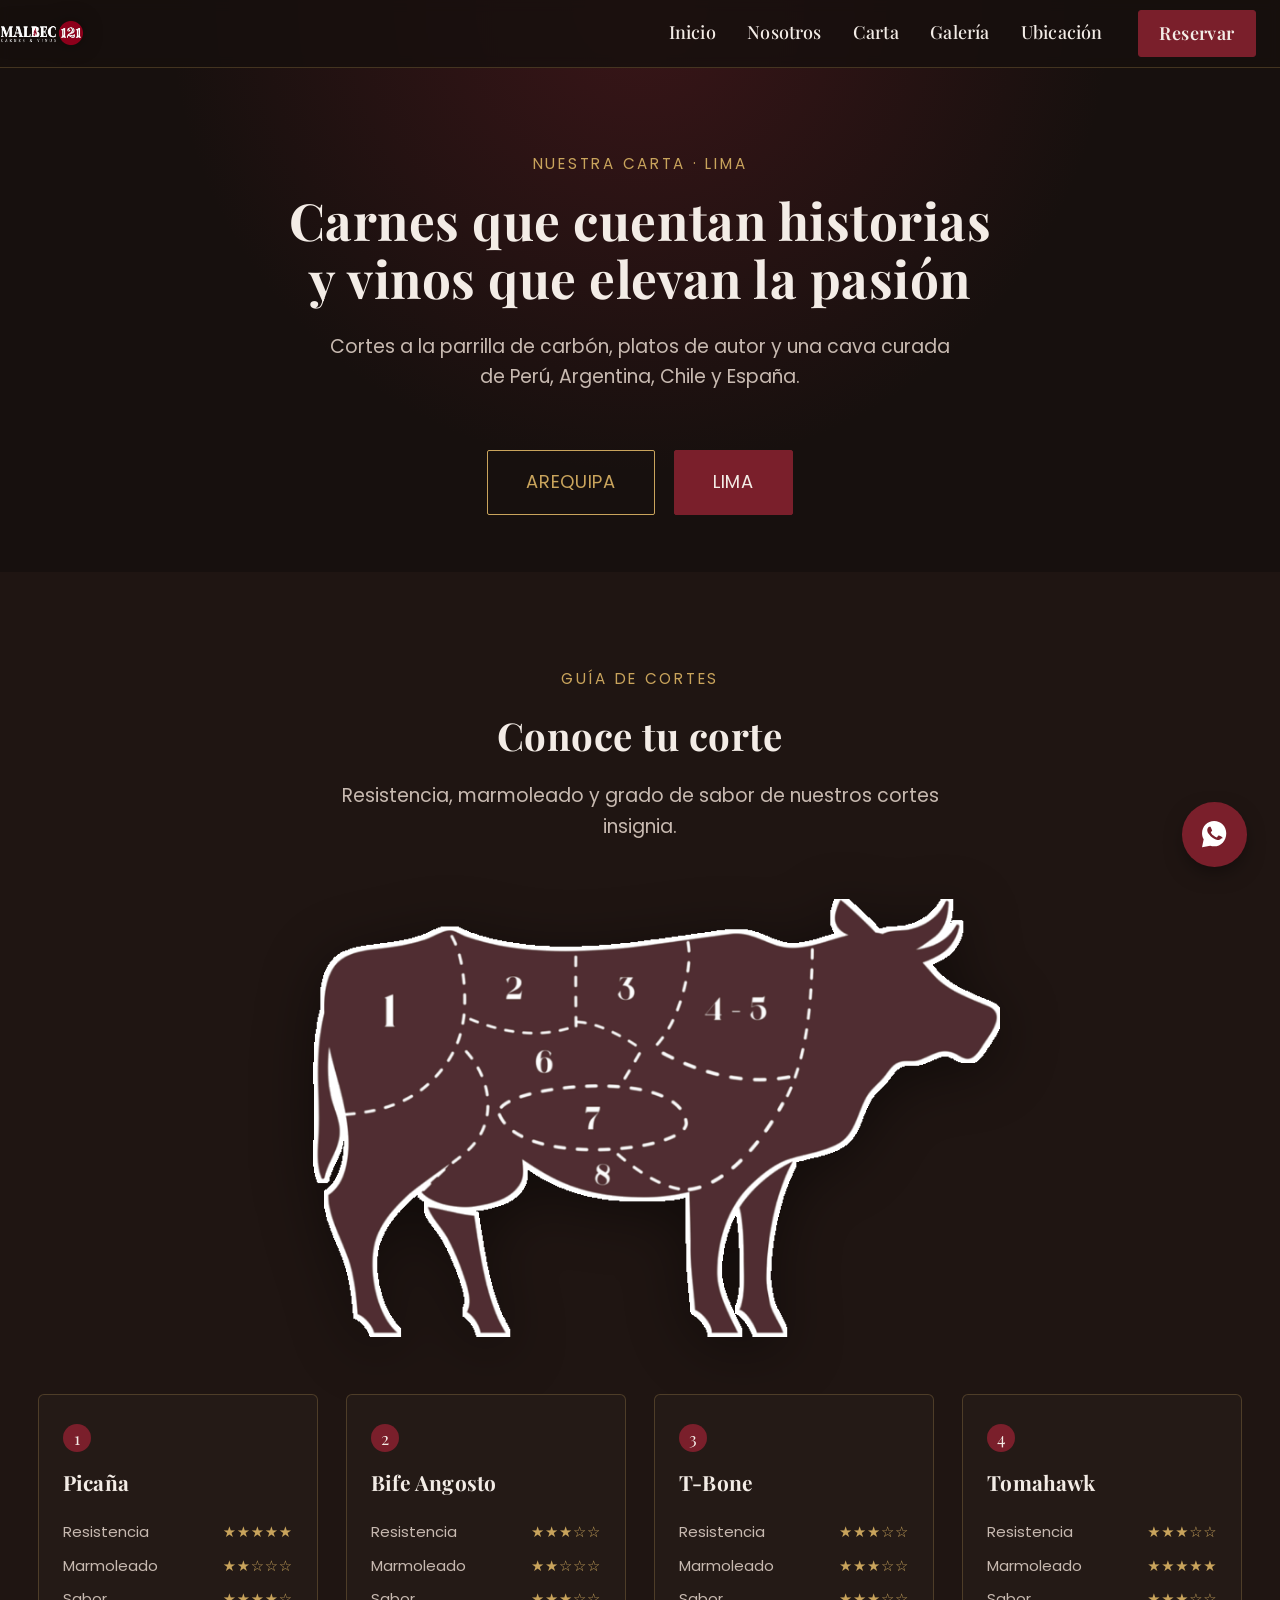
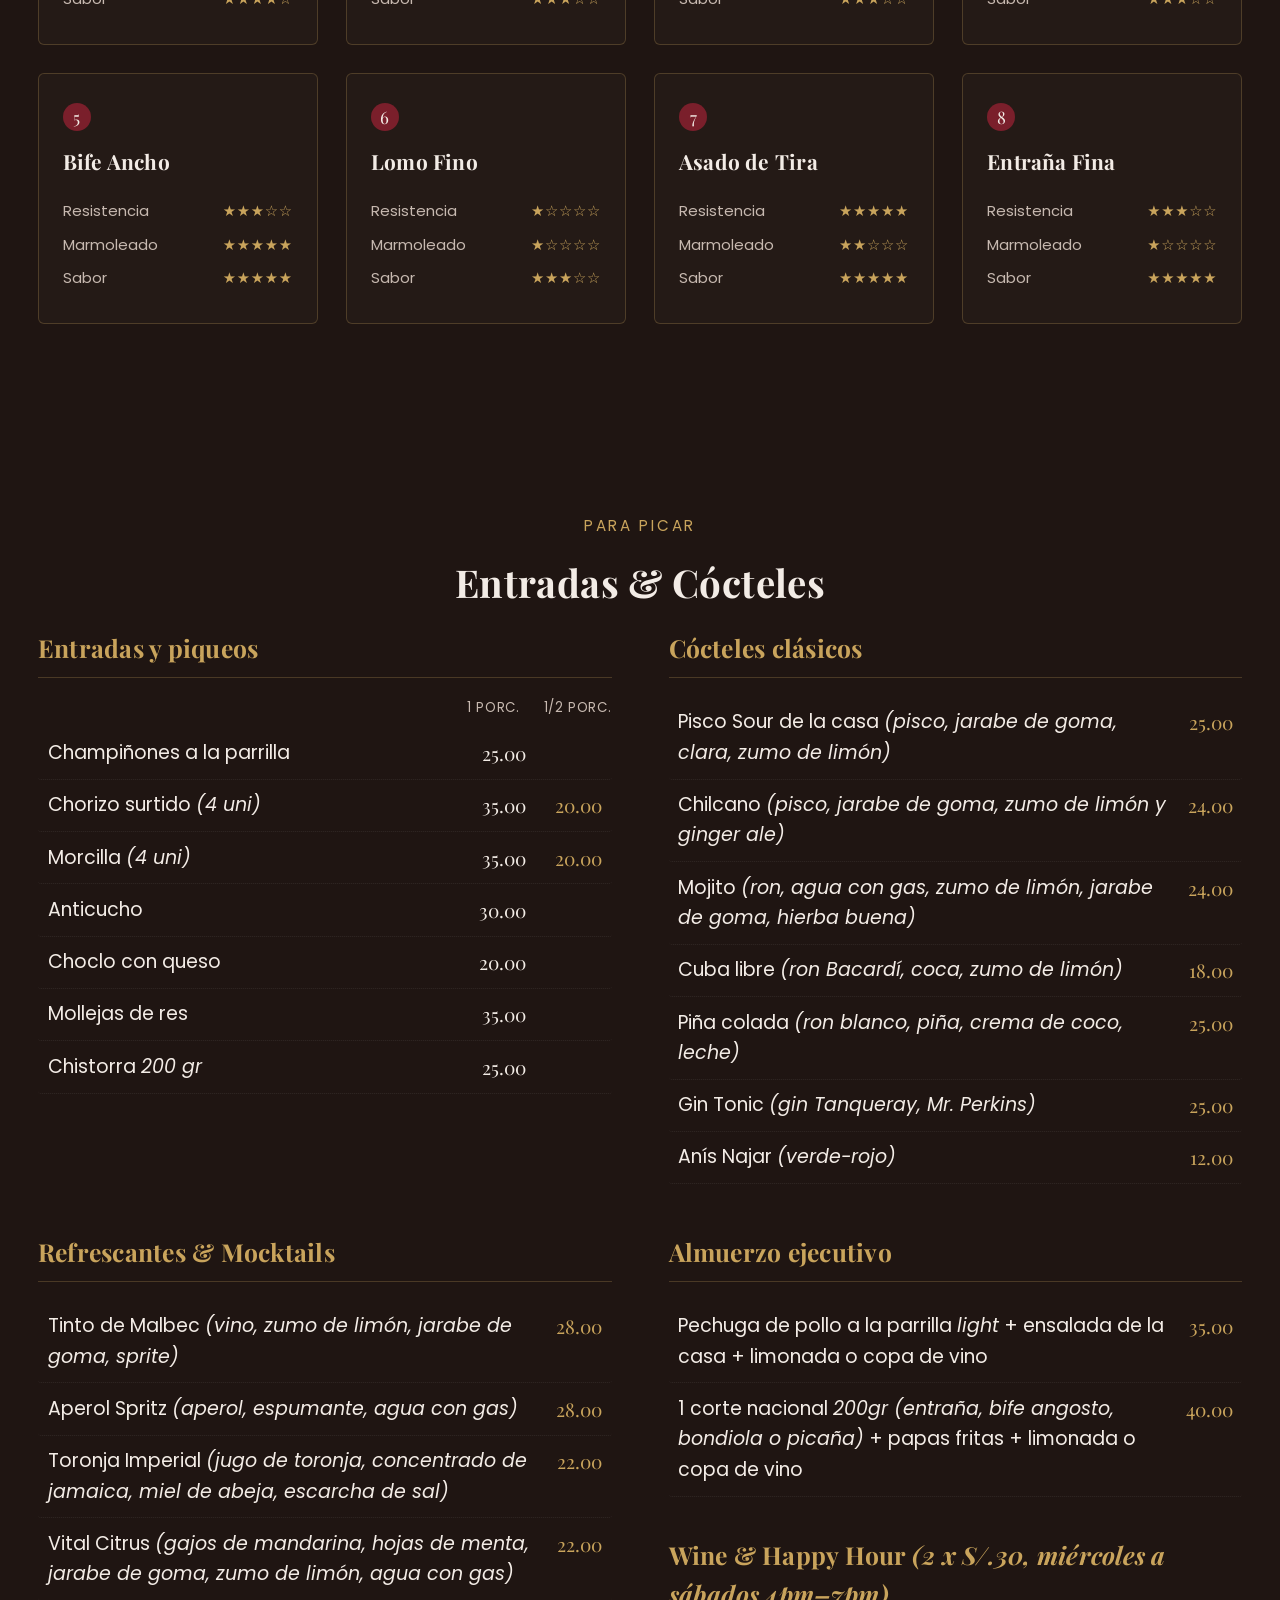
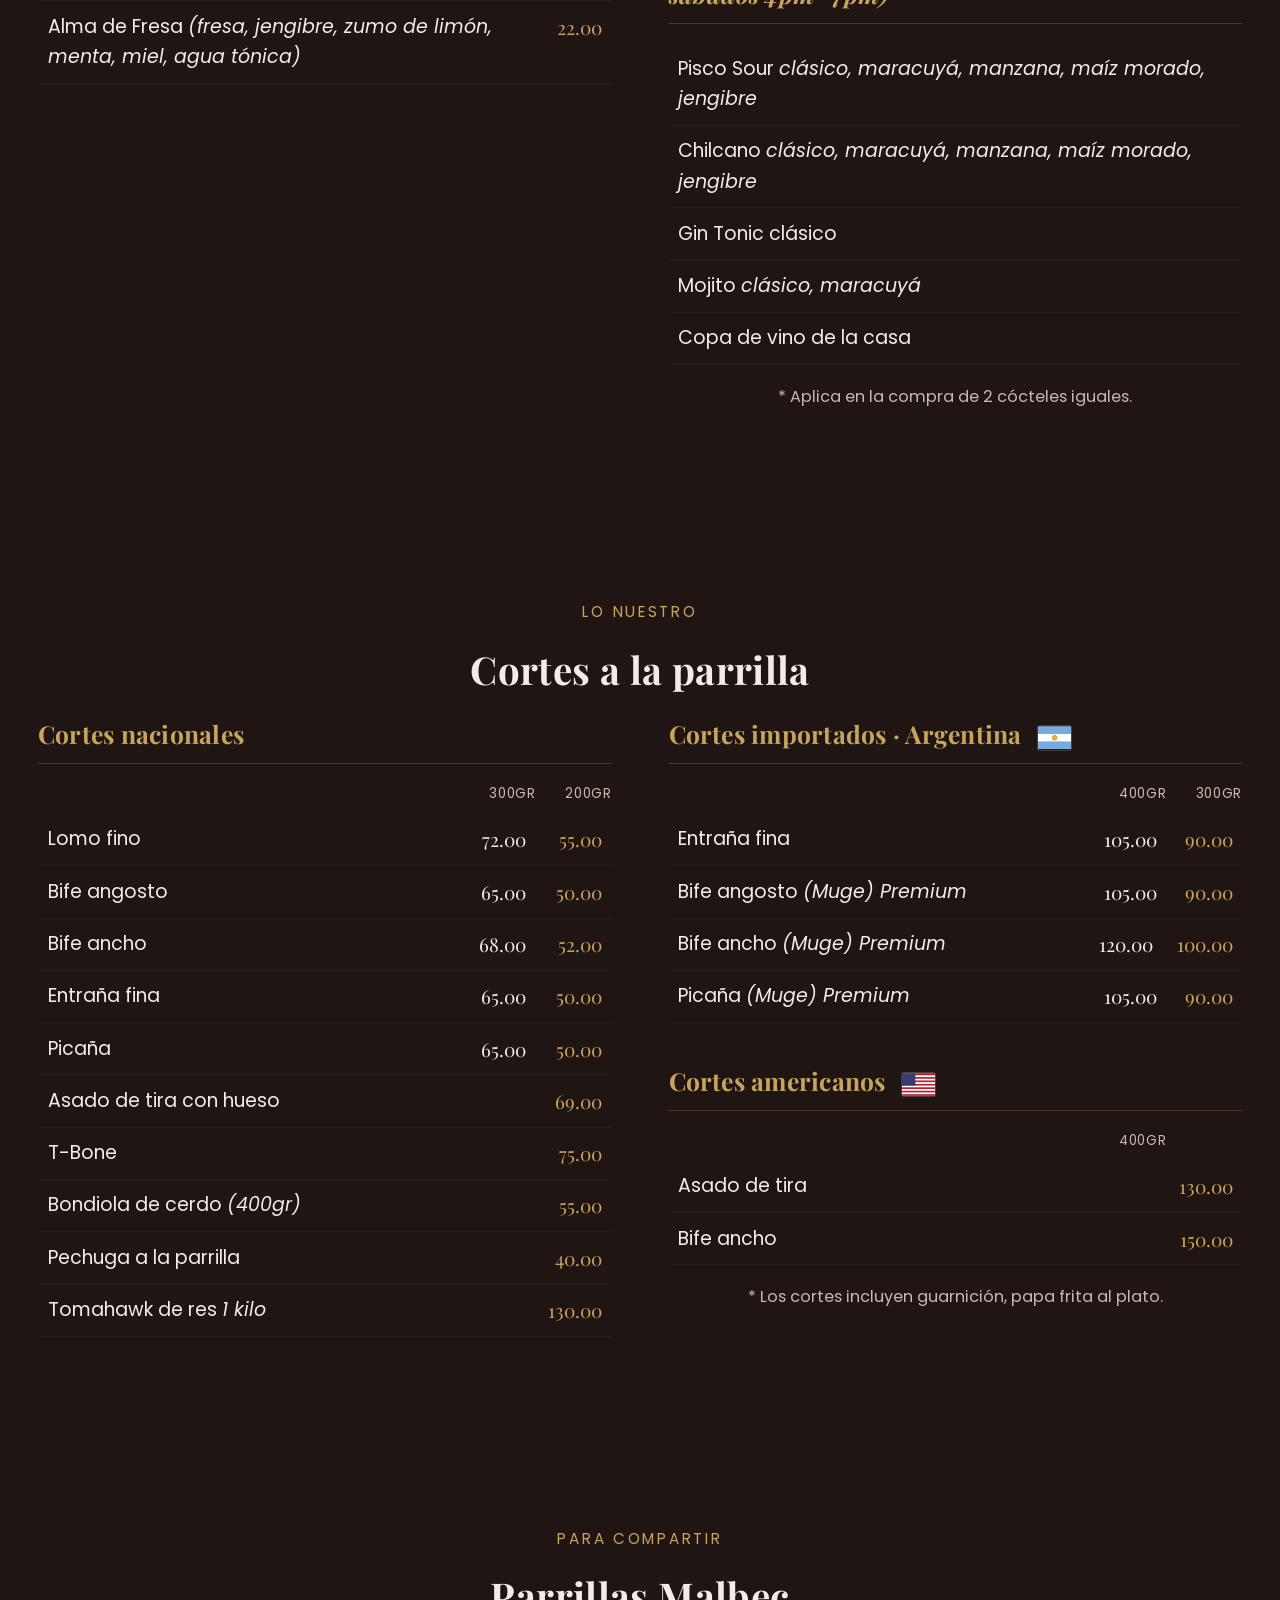
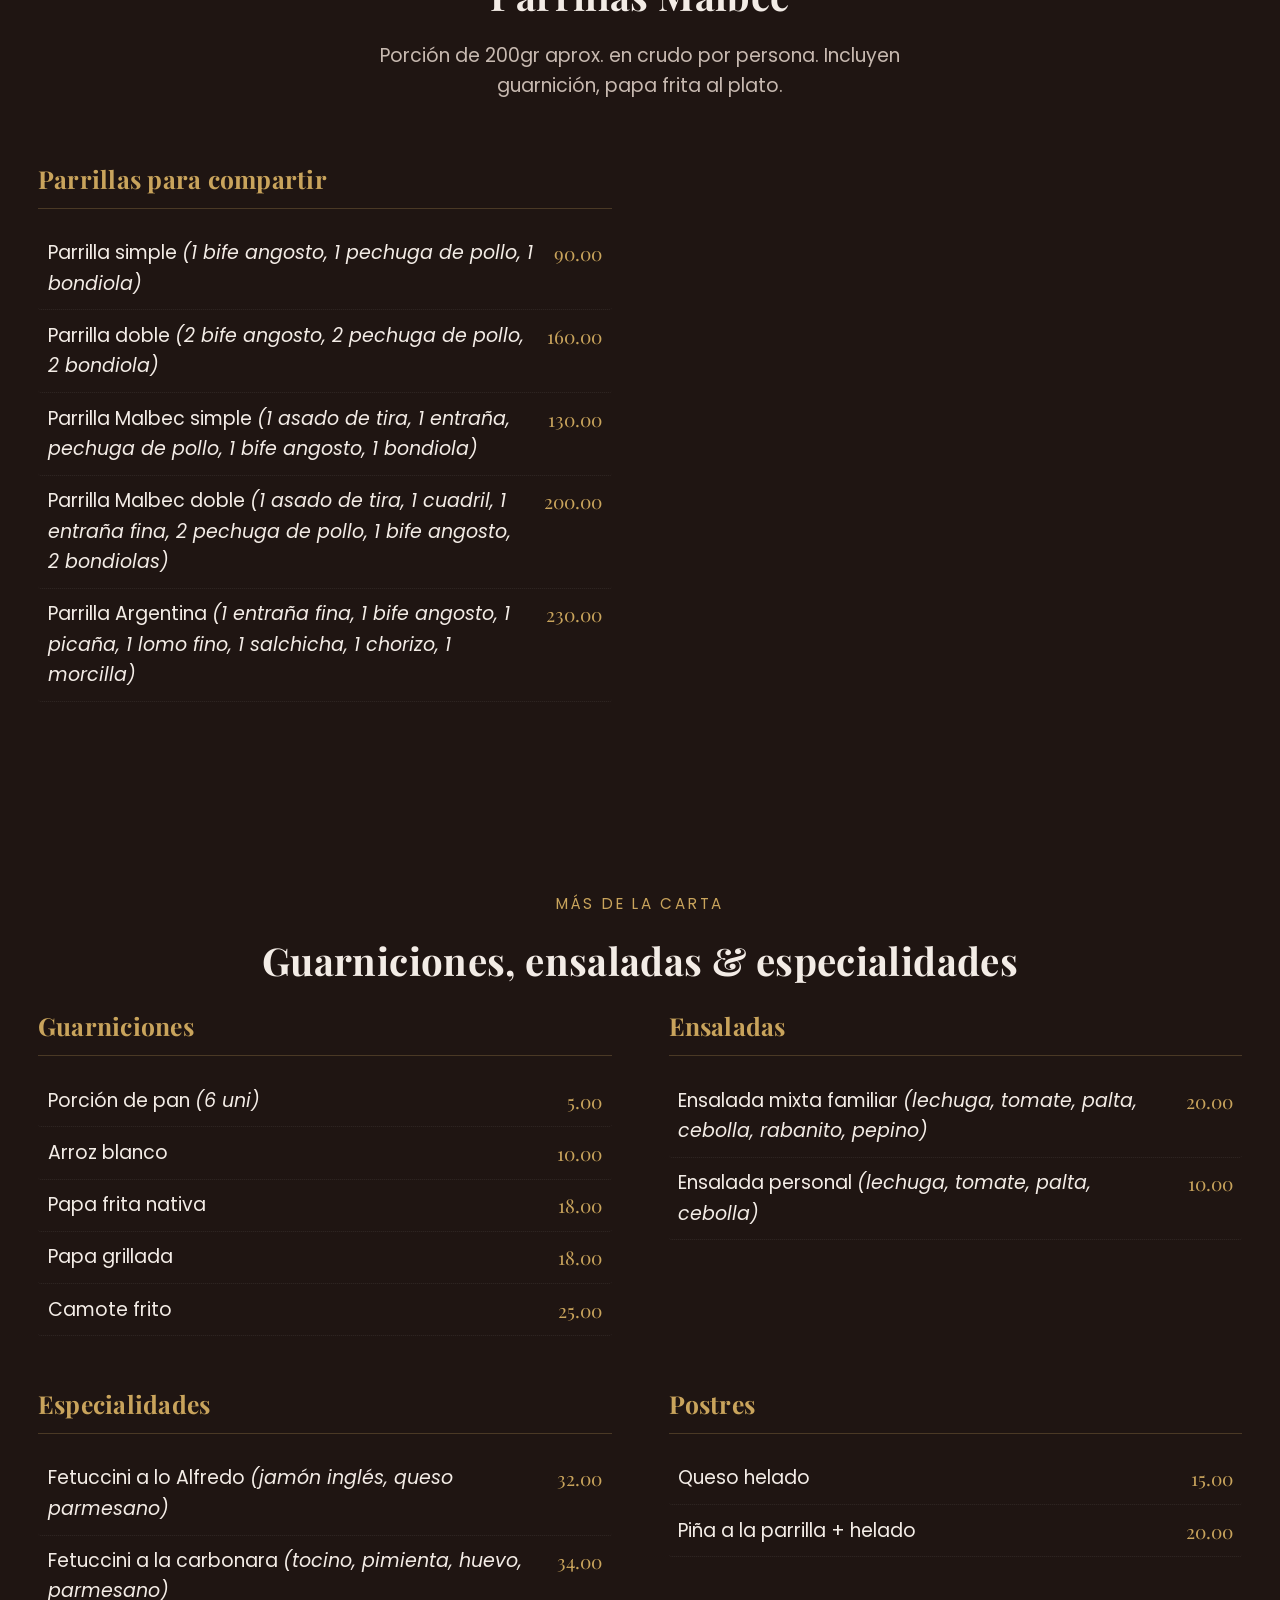
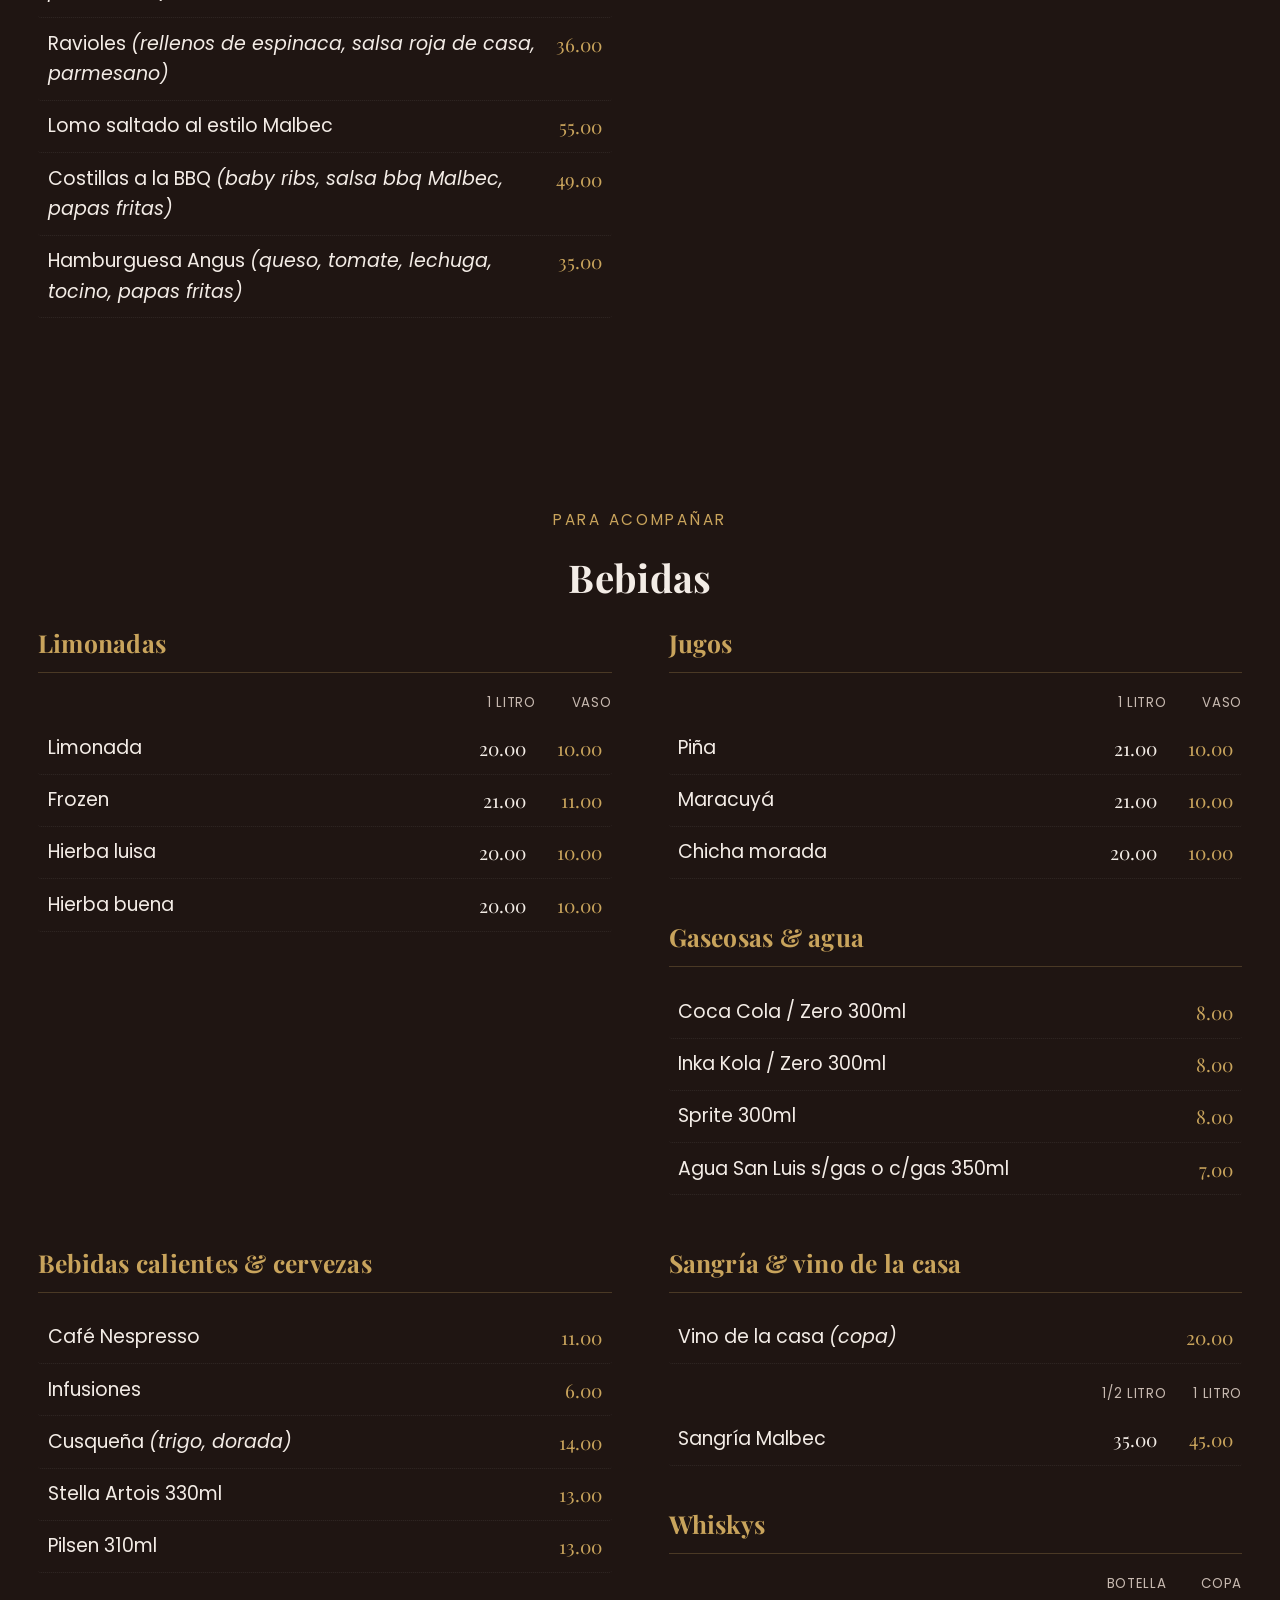
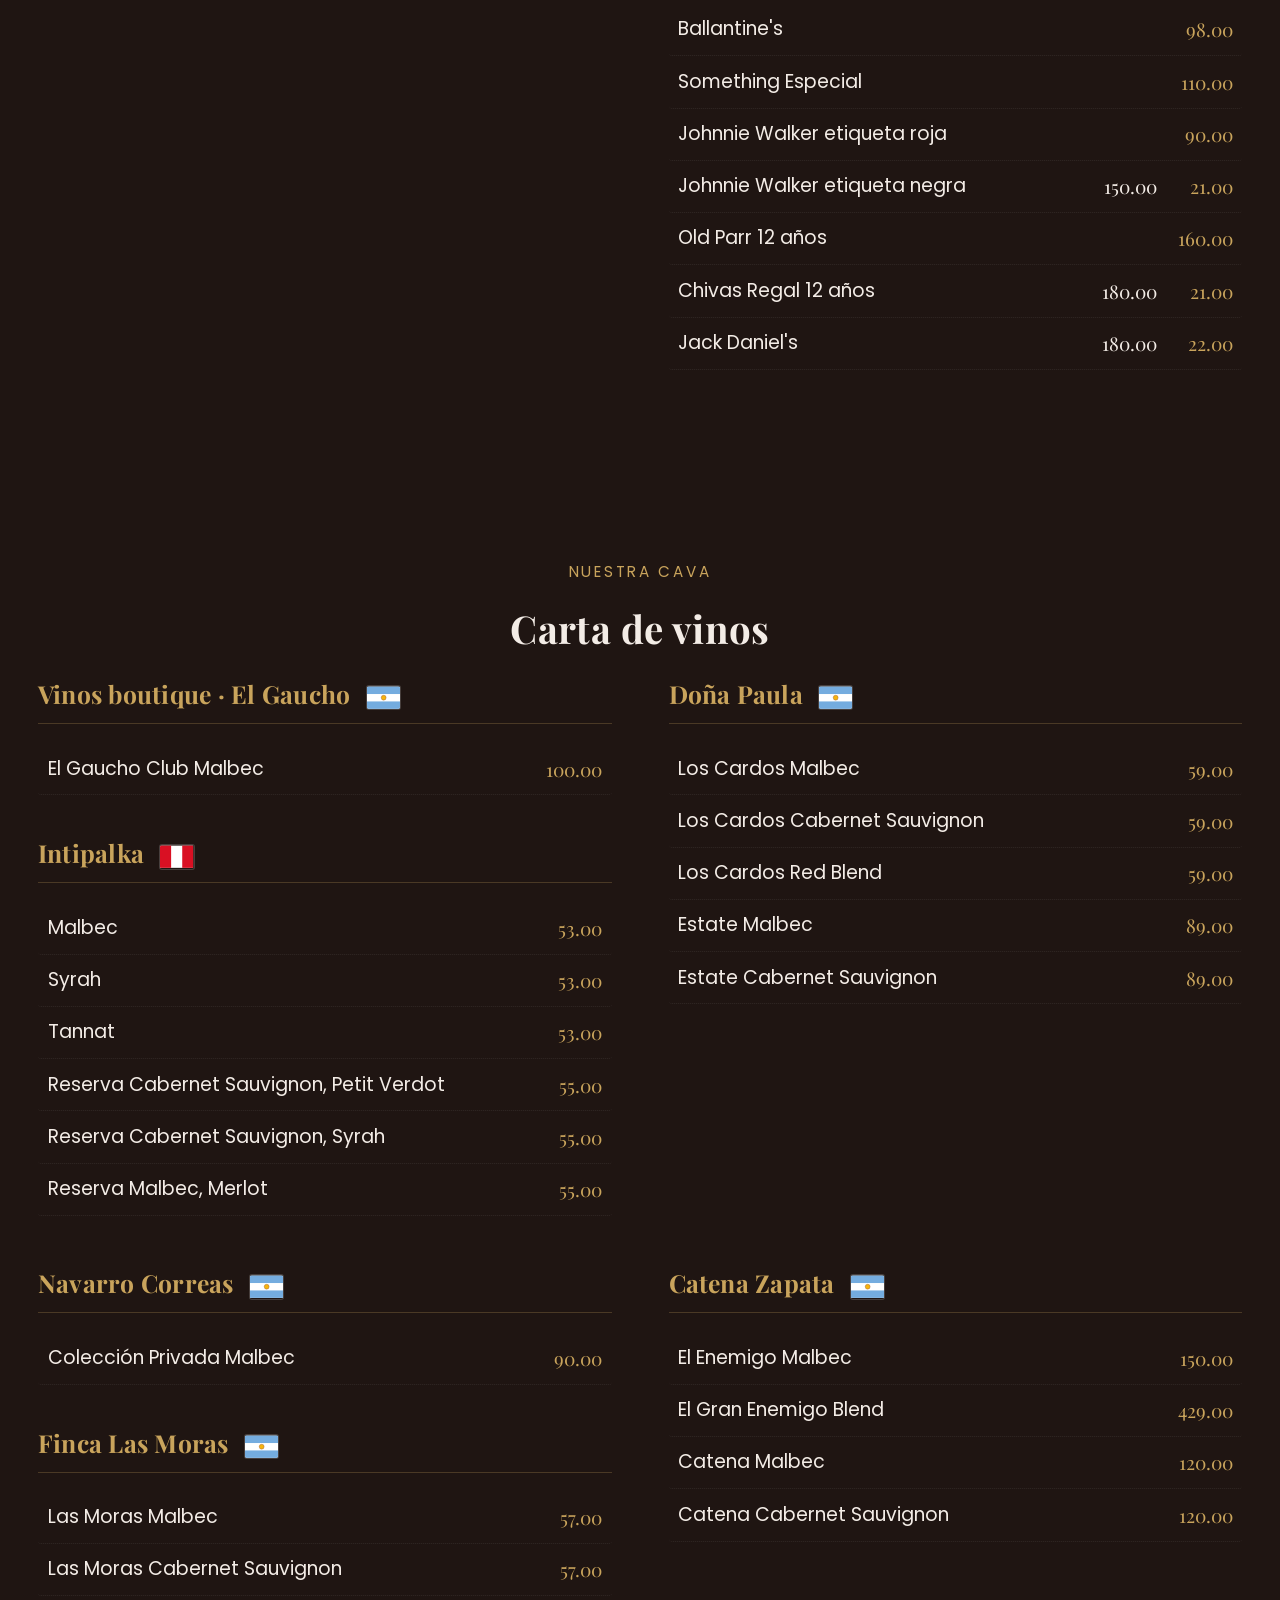
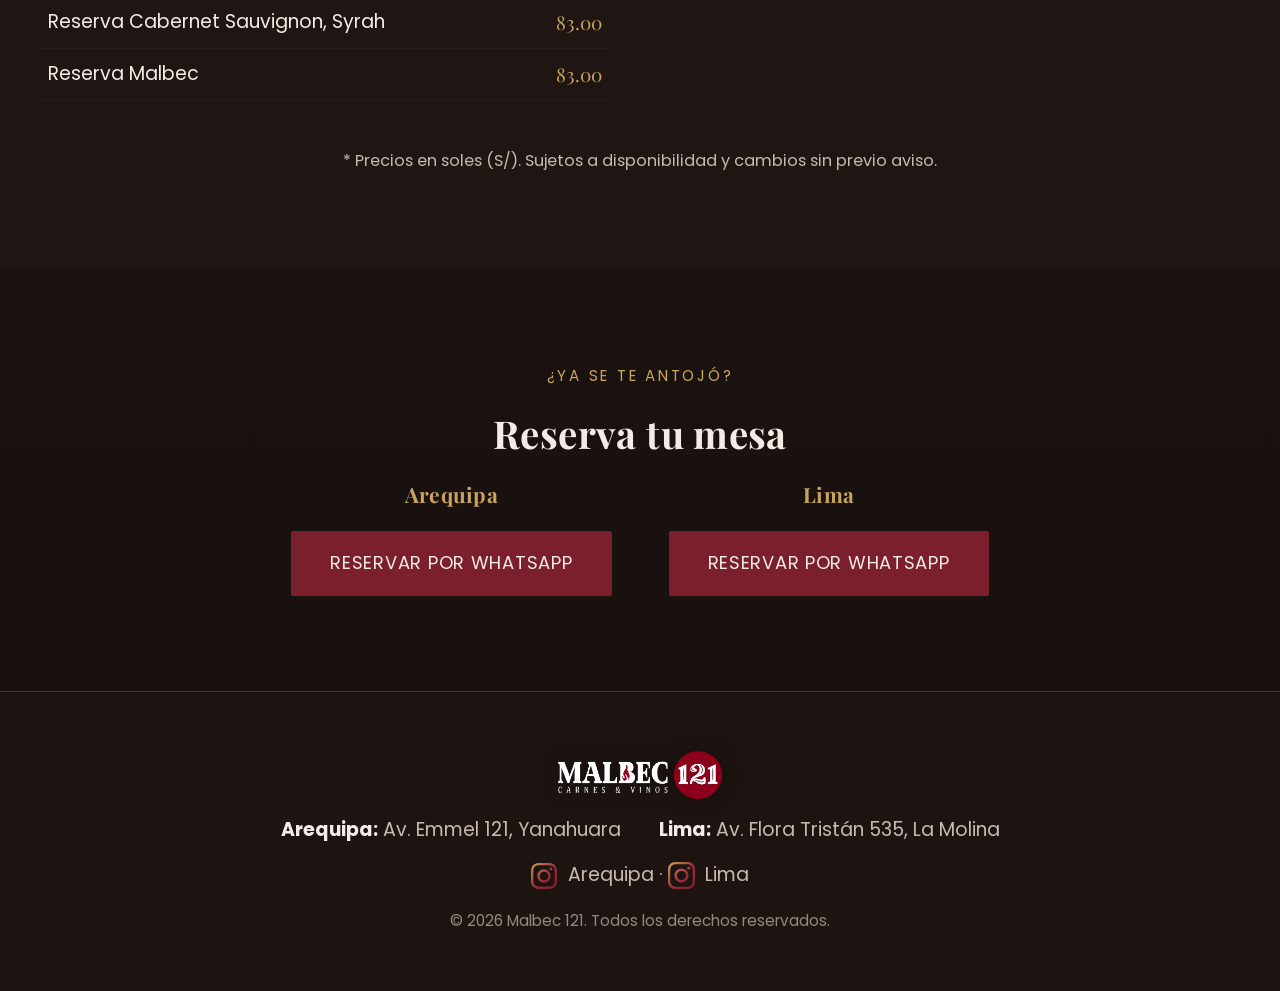
==== carta-lima.html @ d7b76866 "Fix single-price items misaligning under the wrong column in carta-lima Champiñones, Anticucho, Choc" ====
<!DOCTYPE html>
<html lang="es">
<head>
  <meta charset="UTF-8">
  <meta name="viewport" content="width=device-width, initial-scale=1.0">
  <title>Carta Lima | Malbec 121</title>
  <meta name="description" content="Carta completa de Malbec 121 Lima (La Molina): cortes nacionales e importados, parrillas para compartir, cócteles, especialidades y carta de vinos.">
  <link rel="preconnect" href="https://fonts.googleapis.com">
  <link rel="preconnect" href="https://fonts.gstatic.com" crossorigin>
  <link href="https://fonts.googleapis.com/css2?family=Playfair+Display:ital,wght@0,400;0,500;0,600;0,700;1,400&family=Poppins:wght@300;400;500;600&display=swap" rel="stylesheet">
  <link rel="icon" type="image/jpeg" href="logo-badge.jpg">
  <link rel="stylesheet" href="styles.css?v=61">
</head>
<body>

  <svg style="display:none" aria-hidden="true">
    <defs>
      <symbol id="flag-pe" viewBox="0 0 3 2">
        <rect width="3" height="2" fill="#fff"/>
        <rect width="1" height="2" fill="#D91023"/>
        <rect x="2" width="1" height="2" fill="#D91023"/>
      </symbol>
      <symbol id="flag-es" viewBox="0 0 3 2">
        <rect width="3" height="2" fill="#AA151B"/>
        <rect y="0.5" width="3" height="1" fill="#F1BF00"/>
      </symbol>
      <symbol id="flag-ar" viewBox="0 0 3 2">
        <rect width="3" height="2" fill="#fff"/>
        <rect width="3" height="0.667" fill="#74ACDF"/>
        <rect y="1.333" width="3" height="0.667" fill="#74ACDF"/>
        <circle cx="1.5" cy="1" r="0.22" fill="#F6B40E" stroke="#85340A" stroke-width="0.03"/>
      </symbol>
      <symbol id="flag-cl" viewBox="0 0 3 2">
        <rect width="3" height="2" fill="#fff"/>
        <rect y="1" width="3" height="1" fill="#D52B1E"/>
        <rect width="1.2" height="1" fill="#0039A6"/>
        <polygon points="0.6,0.35 0.68,0.58 0.92,0.58 0.72,0.72 0.8,0.95 0.6,0.8 0.4,0.95 0.48,0.72 0.28,0.58 0.52,0.58" fill="#fff"/>
      </symbol>
      <symbol id="flag-us" viewBox="0 0 3 2">
        <rect width="3" height="2" fill="#fff"/>
        <rect width="3" height="0.1538" y="0" fill="#B22234"/>
        <rect width="3" height="0.1538" y="0.3077" fill="#B22234"/>
        <rect width="3" height="0.1538" y="0.6154" fill="#B22234"/>
        <rect width="3" height="0.1538" y="0.9231" fill="#B22234"/>
        <rect width="3" height="0.1538" y="1.2308" fill="#B22234"/>
        <rect width="3" height="0.1538" y="1.5385" fill="#B22234"/>
        <rect width="3" height="0.1538" y="1.8462" fill="#B22234"/>
        <rect width="1.2" height="1.0769" fill="#3C3B6E"/>
      </symbol>
    </defs>
  </svg>

  <a href="https://wa.me/51967960018?text=Hola%2C%20quisiera%20reservar%20una%20mesa%20en%20Malbec%20121%20Lima" class="whatsapp-float" target="_blank" rel="noopener" aria-label="Escríbenos por WhatsApp">
    <svg viewBox="0 0 32 32" aria-hidden="true"><path d="M16.02 3C9.4 3 4 8.4 4 15.02c0 2.22.6 4.3 1.63 6.09L4 29l8.1-1.6a11.9 11.9 0 0 0 3.92.67h.01C22.65 28.07 28 22.67 28 15.02 28 8.4 22.65 3 16.02 3zm7.02 17.02c-.3.83-1.7 1.6-2.35 1.7-.6.1-1.35.14-2.18-.14-.5-.16-1.15-.37-1.98-.73-3.48-1.5-5.75-4.98-5.93-5.21-.17-.24-1.42-1.9-1.42-3.61 0-1.72.9-2.56 1.22-2.91.32-.35.7-.44.93-.44.23 0 .47 0 .67.01.22.01.5-.08.79.6.3.71 1 2.43 1.09 2.6.1.18.16.39.03.63-.12.24-.19.39-.37.6-.19.21-.4.47-.57.63-.19.18-.39.38-.17.75.23.37 1 1.66 2.16 2.7 1.48 1.32 2.74 1.73 3.11 1.92.37.19.58.16.8-.1.22-.25.94-1.1 1.19-1.48.25-.37.5-.31.83-.19.34.12 2.13 1 2.5 1.19.36.18.6.27.7.43.1.16.1.87-.2 1.7z"/></svg>
  </a>

  <header class="site-header">
    <nav class="nav container">
      <a href="index.html" class="logo">
        <img src="logo-wordmark.png?v=61" alt="Malbec 121" class="logo-wordmark">
      </a>
      <div class="nav-right">
        <ul class="nav-links" id="navLinks">
          <li><a href="index.html#inicio">Inicio</a></li>
          <li><a href="index.html#nosotros">Nosotros</a></li>
          <li><a href="carta-lima.html">Carta</a></li>
          <li><a href="index.html#galeria">Galería</a></li>
          <li><a href="index.html#ubicacion">Ubicación</a></li>
          <li class="nav-cta-item"><a href="index.html#reservas" class="btn-nav">Reservar</a></li>
        </ul>
        <a href="index.html#reservas" class="btn-nav nav-cta-desktop">Reservar</a>
        <button class="nav-toggle" id="navToggle" aria-label="Abrir menú" aria-expanded="false">
          <span></span><span></span><span></span>
        </button>
      </div>
    </nav>
  </header>

  <main class="carta-page">

    <section class="carta-hero">
      <div class="container">
        <p class="eyebrow center">Nuestra carta · Lima</p>
        <h1 class="center">Carnes que cuentan historias<br>y vinos que elevan la pasión</h1>
        <p class="section-sub center">Cortes a la parrilla de carbón, platos de autor y una cava curada de Perú, Argentina, Chile y España.</p>
        <div class="carta-switch">
          <a href="carta.html" class="btn btn-outline">Arequipa</a>
          <a href="carta-lima.html" class="btn btn-primary">Lima</a>
        </div>
      </div>
    </section>

    <section class="menu">
      <div class="container">
        <p class="eyebrow center">Guía de cortes</p>
        <h2 class="center">Conoce tu corte</h2>
        <p class="section-sub center">Resistencia, marmoleado y grado de sabor de nuestros cortes insignia.</p>

        <img src="cortes.png" alt="Diagrama de cortes de res Malbec 121" class="cuts-diagram" data-animate="fade-up">

        <div class="cuts-grid">
          <div class="cut-card" data-animate="fade-up" data-delay="0">
            <span class="cut-number">1</span>
            <h4>Picaña</h4>
            <ul class="cut-stats">
              <li><span>Resistencia</span><span class="stars">★★★★★</span></li>
              <li><span>Marmoleado</span><span class="stars">★★☆☆☆</span></li>
              <li><span>Sabor</span><span class="stars">★★★★☆</span></li>
            </ul>
          </div>
          <div class="cut-card" data-animate="fade-up" data-delay="1">
            <span class="cut-number">2</span>
            <h4>Bife Angosto</h4>
            <ul class="cut-stats">
              <li><span>Resistencia</span><span class="stars">★★★☆☆</span></li>
              <li><span>Marmoleado</span><span class="stars">★★☆☆☆</span></li>
              <li><span>Sabor</span><span class="stars">★★★☆☆</span></li>
            </ul>
          </div>
          <div class="cut-card" data-animate="fade-up" data-delay="2">
            <span class="cut-number">3</span>
            <h4>T-Bone</h4>
            <ul class="cut-stats">
              <li><span>Resistencia</span><span class="stars">★★★☆☆</span></li>
              <li><span>Marmoleado</span><span class="stars">★★★☆☆</span></li>
              <li><span>Sabor</span><span class="stars">★★★☆☆</span></li>
            </ul>
          </div>
          <div class="cut-card" data-animate="fade-up" data-delay="3">
            <span class="cut-number">4</span>
            <h4>Tomahawk</h4>
            <ul class="cut-stats">
              <li><span>Resistencia</span><span class="stars">★★★☆☆</span></li>
              <li><span>Marmoleado</span><span class="stars">★★★★★</span></li>
              <li><span>Sabor</span><span class="stars">★★★☆☆</span></li>
            </ul>
          </div>
          <div class="cut-card" data-animate="fade-up" data-delay="0">
            <span class="cut-number">5</span>
            <h4>Bife Ancho</h4>
            <ul class="cut-stats">
              <li><span>Resistencia</span><span class="stars">★★★☆☆</span></li>
              <li><span>Marmoleado</span><span class="stars">★★★★★</span></li>
              <li><span>Sabor</span><span class="stars">★★★★★</span></li>
            </ul>
          </div>
          <div class="cut-card" data-animate="fade-up" data-delay="1">
            <span class="cut-number">6</span>
            <h4>Lomo Fino</h4>
            <ul class="cut-stats">
              <li><span>Resistencia</span><span class="stars">★☆☆☆☆</span></li>
              <li><span>Marmoleado</span><span class="stars">★☆☆☆☆</span></li>
              <li><span>Sabor</span><span class="stars">★★★☆☆</span></li>
            </ul>
          </div>
          <div class="cut-card" data-animate="fade-up" data-delay="2">
            <span class="cut-number">7</span>
            <h4>Asado de Tira</h4>
            <ul class="cut-stats">
              <li><span>Resistencia</span><span class="stars">★★★★★</span></li>
              <li><span>Marmoleado</span><span class="stars">★★☆☆☆</span></li>
              <li><span>Sabor</span><span class="stars">★★★★★</span></li>
            </ul>
          </div>
          <div class="cut-card" data-animate="fade-up" data-delay="3">
            <span class="cut-number">8</span>
            <h4>Entraña Fina</h4>
            <ul class="cut-stats">
              <li><span>Resistencia</span><span class="stars">★★★☆☆</span></li>
              <li><span>Marmoleado</span><span class="stars">★☆☆☆☆</span></li>
              <li><span>Sabor</span><span class="stars">★★★★★</span></li>
            </ul>
          </div>
        </div>
      </div>
    </section>

    <section class="menu">
      <div class="container">
        <p class="eyebrow center">Para picar</p>
        <h2 class="center">Entradas &amp; Cócteles</h2>

        <div class="menu-grid">
          <div class="menu-category" data-animate="fade-up">
            <h3>Entradas y piqueos</h3>
            <div class="price-columns-header"><span>1 porc.</span><span>1/2 porc.</span></div>
            <ul class="menu-items">
              <li><span>Champiñones a la parrilla</span><span class="price-pair"><span>25.00</span><span></span></span></li>
              <li><span>Chorizo surtido <em>(4 uni)</em></span><span class="price-pair"><span>35.00</span><span>20.00</span></span></li>
              <li><span>Morcilla <em>(4 uni)</em></span><span class="price-pair"><span>35.00</span><span>20.00</span></span></li>
              <li><span>Anticucho</span><span class="price-pair"><span>30.00</span><span></span></span></li>
              <li><span>Choclo con queso</span><span class="price-pair"><span>20.00</span><span></span></span></li>
              <li><span>Mollejas de res</span><span class="price-pair"><span>35.00</span><span></span></span></li>
              <li><span>Chistorra <em>200 gr</em></span><span class="price-pair"><span>25.00</span><span></span></span></li>
            </ul>
          </div>

          <div class="menu-category" data-animate="fade-up" data-delay="1">
            <h3>Cócteles clásicos</h3>
            <ul class="menu-items">
              <li><span>Pisco Sour de la casa <em>(pisco, jarabe de goma, clara, zumo de limón)</em></span><span class="price">25.00</span></li>
              <li><span>Chilcano <em>(pisco, jarabe de goma, zumo de limón y ginger ale)</em></span><span class="price">24.00</span></li>
              <li><span>Mojito <em>(ron, agua con gas, zumo de limón, jarabe de goma, hierba buena)</em></span><span class="price">24.00</span></li>
              <li><span>Cuba libre <em>(ron Bacardí, coca, zumo de limón)</em></span><span class="price">18.00</span></li>
              <li><span>Piña colada <em>(ron blanco, piña, crema de coco, leche)</em></span><span class="price">25.00</span></li>
              <li><span>Gin Tonic <em>(gin Tanqueray, Mr. Perkins)</em></span><span class="price">25.00</span></li>
              <li><span>Anís Najar <em>(verde-rojo)</em></span><span class="price">12.00</span></li>
            </ul>
          </div>

          <div class="menu-category" data-animate="fade-up" data-delay="2">
            <h3>Refrescantes &amp; Mocktails</h3>
            <ul class="menu-items">
              <li><span>Tinto de Malbec <em>(vino, zumo de limón, jarabe de goma, sprite)</em></span><span class="price">28.00</span></li>
              <li><span>Aperol Spritz <em>(aperol, espumante, agua con gas)</em></span><span class="price">28.00</span></li>
              <li><span>Toronja Imperial <em>(jugo de toronja, concentrado de jamaica, miel de abeja, escarcha de sal)</em></span><span class="price">22.00</span></li>
              <li><span>Vital Citrus <em>(gajos de mandarina, hojas de menta, jarabe de goma, zumo de limón, agua con gas)</em></span><span class="price">22.00</span></li>
              <li><span>Alma de Fresa <em>(fresa, jengibre, zumo de limón, menta, miel, agua tónica)</em></span><span class="price">22.00</span></li>
            </ul>
          </div>

          <div class="menu-category" data-animate="fade-up" data-delay="3">
            <h3>Almuerzo ejecutivo</h3>
            <ul class="menu-items">
              <li><span>Pechuga de pollo a la parrilla <em>light</em> + ensalada de la casa + limonada o copa de vino</span><span class="price">35.00</span></li>
              <li><span>1 corte nacional <em>200gr (entraña, bife angosto, bondiola o picaña)</em> + papas fritas + limonada o copa de vino</span><span class="price">40.00</span></li>
            </ul>
            <h3 style="margin-top:2rem;">Wine &amp; Happy Hour <em>(2 x S/.30, miércoles a sábados 4pm–7pm)</em></h3>
            <ul class="menu-items">
              <li><span>Pisco Sour <em>clásico, maracuyá, manzana, maíz morado, jengibre</em></span></li>
              <li><span>Chilcano <em>clásico, maracuyá, manzana, maíz morado, jengibre</em></span></li>
              <li><span>Gin Tonic clásico</span></li>
              <li><span>Mojito <em>clásico, maracuyá</em></span></li>
              <li><span>Copa de vino de la casa</span></li>
            </ul>
            <p class="menu-note" style="margin-top:1rem;">* Aplica en la compra de 2 cócteles iguales.</p>
          </div>
        </div>
      </div>
    </section>

    <section class="menu">
      <div class="container">
        <p class="eyebrow center">Lo nuestro</p>
        <h2 class="center">Cortes a la parrilla</h2>

        <div class="menu-grid">
          <div class="menu-category" data-animate="fade-up">
            <h3>Cortes nacionales</h3>
            <div class="price-columns-header"><span>300gr</span><span>200gr</span></div>
            <ul class="menu-items">
              <li><span>Lomo fino</span><span class="price-pair"><span>72.00</span><span>55.00</span></span></li>
              <li><span>Bife angosto</span><span class="price-pair"><span>65.00</span><span>50.00</span></span></li>
              <li><span>Bife ancho</span><span class="price-pair"><span>68.00</span><span>52.00</span></span></li>
              <li><span>Entraña fina</span><span class="price-pair"><span>65.00</span><span>50.00</span></span></li>
              <li><span>Picaña</span><span class="price-pair"><span>65.00</span><span>50.00</span></span></li>
              <li><span>Asado de tira con hueso</span><span class="price">69.00</span></li>
              <li><span>T-Bone</span><span class="price">75.00</span></li>
              <li><span>Bondiola de cerdo <em>(400gr)</em></span><span class="price">55.00</span></li>
              <li><span>Pechuga a la parrilla</span><span class="price">40.00</span></li>
              <li class="featured"><span>Tomahawk de res <em>1 kilo</em></span><span class="price">130.00</span></li>
            </ul>
          </div>

          <div class="menu-category" data-animate="fade-up" data-delay="1">
            <h3>Cortes importados · Argentina <svg class="flag" aria-hidden="true"><use href="#flag-ar"></use></svg></h3>
            <div class="price-columns-header"><span>400gr</span><span>300gr</span></div>
            <ul class="menu-items">
              <li><span>Entraña fina</span><span class="price-pair"><span>105.00</span><span>90.00</span></span></li>
              <li><span>Bife angosto <em>(Muge) Premium</em></span><span class="price-pair"><span>105.00</span><span>90.00</span></span></li>
              <li><span>Bife ancho <em>(Muge) Premium</em></span><span class="price-pair"><span>120.00</span><span>100.00</span></span></li>
              <li><span>Picaña <em>(Muge) Premium</em></span><span class="price-pair"><span>105.00</span><span>90.00</span></span></li>
            </ul>

            <h3 style="margin-top:2rem;">Cortes americanos <svg class="flag" aria-hidden="true"><use href="#flag-us"></use></svg></h3>
            <div class="price-columns-header"><span>400gr</span><span></span></div>
            <ul class="menu-items">
              <li><span>Asado de tira</span><span class="price">130.00</span></li>
              <li><span>Bife ancho</span><span class="price">150.00</span></li>
            </ul>
            <p class="menu-note" style="margin-top:1rem;">* Los cortes incluyen guarnición, papa frita al plato.</p>
          </div>
        </div>
      </div>
    </section>

    <section class="menu">
      <div class="container">
        <p class="eyebrow center">Para compartir</p>
        <h2 class="center">Parrillas Malbec</h2>
        <p class="section-sub center">Porción de 200gr aprox. en crudo por persona. Incluyen guarnición, papa frita al plato.</p>

        <div class="menu-grid">
          <div class="menu-category" data-animate="fade-up">
            <h3>Parrillas para compartir</h3>
            <ul class="menu-items">
              <li><span>Parrilla simple <em>(1 bife angosto, 1 pechuga de pollo, 1 bondiola)</em></span><span class="price">90.00</span></li>
              <li><span>Parrilla doble <em>(2 bife angosto, 2 pechuga de pollo, 2 bondiola)</em></span><span class="price">160.00</span></li>
              <li><span>Parrilla Malbec simple <em>(1 asado de tira, 1 entraña, pechuga de pollo, 1 bife angosto, 1 bondiola)</em></span><span class="price">130.00</span></li>
              <li><span>Parrilla Malbec doble <em>(1 asado de tira, 1 cuadril, 1 entraña fina, 2 pechuga de pollo, 1 bife angosto, 2 bondiolas)</em></span><span class="price">200.00</span></li>
              <li class="featured"><span>Parrilla Argentina <em>(1 entraña fina, 1 bife angosto, 1 picaña, 1 lomo fino, 1 salchicha, 1 chorizo, 1 morcilla)</em></span><span class="price">230.00</span></li>
            </ul>
          </div>
        </div>
      </div>
    </section>

    <section class="menu">
      <div class="container">
        <p class="eyebrow center">Más de la carta</p>
        <h2 class="center">Guarniciones, ensaladas &amp; especialidades</h2>

        <div class="menu-grid">
          <div class="menu-category" data-animate="fade-up">
            <h3>Guarniciones</h3>
            <ul class="menu-items">
              <li><span>Porción de pan <em>(6 uni)</em></span><span class="price">5.00</span></li>
              <li><span>Arroz blanco</span><span class="price">10.00</span></li>
              <li><span>Papa frita nativa</span><span class="price">18.00</span></li>
              <li><span>Papa grillada</span><span class="price">18.00</span></li>
              <li><span>Camote frito</span><span class="price">25.00</span></li>
            </ul>
          </div>

          <div class="menu-category" data-animate="fade-up" data-delay="1">
            <h3>Ensaladas</h3>
            <ul class="menu-items">
              <li><span>Ensalada mixta familiar <em>(lechuga, tomate, palta, cebolla, rabanito, pepino)</em></span><span class="price">20.00</span></li>
              <li><span>Ensalada personal <em>(lechuga, tomate, palta, cebolla)</em></span><span class="price">10.00</span></li>
            </ul>
          </div>

          <div class="menu-category" data-animate="fade-up" data-delay="2">
            <h3>Especialidades</h3>
            <ul class="menu-items">
              <li><span>Fetuccini a lo Alfredo <em>(jamón inglés, queso parmesano)</em></span><span class="price">32.00</span></li>
              <li><span>Fetuccini a la carbonara <em>(tocino, pimienta, huevo, parmesano)</em></span><span class="price">34.00</span></li>
              <li><span>Ravioles <em>(rellenos de espinaca, salsa roja de casa, parmesano)</em></span><span class="price">36.00</span></li>
              <li class="featured"><span>Lomo saltado al estilo Malbec</span><span class="price">55.00</span></li>
              <li><span>Costillas a la BBQ <em>(baby ribs, salsa bbq Malbec, papas fritas)</em></span><span class="price">49.00</span></li>
              <li><span>Hamburguesa Angus <em>(queso, tomate, lechuga, tocino, papas fritas)</em></span><span class="price">35.00</span></li>
            </ul>
          </div>

          <div class="menu-category" data-animate="fade-up" data-delay="3">
            <h3>Postres</h3>
            <ul class="menu-items">
              <li><span>Queso helado</span><span class="price">15.00</span></li>
              <li><span>Piña a la parrilla + helado</span><span class="price">20.00</span></li>
            </ul>
          </div>
        </div>
      </div>
    </section>

    <section class="menu">
      <div class="container">
        <p class="eyebrow center">Para acompañar</p>
        <h2 class="center">Bebidas</h2>

        <div class="menu-grid">
          <div class="menu-category" data-animate="fade-up">
            <h3>Limonadas</h3>
            <div class="price-columns-header"><span>1 litro</span><span>vaso</span></div>
            <ul class="menu-items">
              <li><span>Limonada</span><span class="price-pair"><span>20.00</span><span>10.00</span></span></li>
              <li><span>Frozen</span><span class="price-pair"><span>21.00</span><span>11.00</span></span></li>
              <li><span>Hierba luisa</span><span class="price-pair"><span>20.00</span><span>10.00</span></span></li>
              <li><span>Hierba buena</span><span class="price-pair"><span>20.00</span><span>10.00</span></span></li>
            </ul>
          </div>

          <div class="menu-category" data-animate="fade-up" data-delay="1">
            <h3>Jugos</h3>
            <div class="price-columns-header"><span>1 litro</span><span>vaso</span></div>
            <ul class="menu-items">
              <li><span>Piña</span><span class="price-pair"><span>21.00</span><span>10.00</span></span></li>
              <li><span>Maracuyá</span><span class="price-pair"><span>21.00</span><span>10.00</span></span></li>
              <li><span>Chicha morada</span><span class="price-pair"><span>20.00</span><span>10.00</span></span></li>
            </ul>
            <h3 style="margin-top:2rem;">Gaseosas &amp; agua</h3>
            <ul class="menu-items">
              <li><span>Coca Cola / Zero 300ml</span><span class="price">8.00</span></li>
              <li><span>Inka Kola / Zero 300ml</span><span class="price">8.00</span></li>
              <li><span>Sprite 300ml</span><span class="price">8.00</span></li>
              <li><span>Agua San Luis s/gas o c/gas 350ml</span><span class="price">7.00</span></li>
            </ul>
          </div>

          <div class="menu-category" data-animate="fade-up" data-delay="2">
            <h3>Bebidas calientes &amp; cervezas</h3>
            <ul class="menu-items">
              <li><span>Café Nespresso</span><span class="price">11.00</span></li>
              <li><span>Infusiones</span><span class="price">6.00</span></li>
              <li><span>Cusqueña <em>(trigo, dorada)</em></span><span class="price">14.00</span></li>
              <li><span>Stella Artois 330ml</span><span class="price">13.00</span></li>
              <li><span>Pilsen 310ml</span><span class="price">13.00</span></li>
            </ul>
          </div>

          <div class="menu-category" data-animate="fade-up" data-delay="3">
            <h3>Sangría &amp; vino de la casa</h3>
            <ul class="menu-items">
              <li class="featured"><span>Vino de la casa <em>(copa)</em></span><span class="price">20.00</span></li>
            </ul>
            <div class="price-columns-header" style="margin-top:1rem;"><span>1/2 litro</span><span>1 litro</span></div>
            <ul class="menu-items">
              <li><span>Sangría Malbec</span><span class="price-pair"><span>35.00</span><span>45.00</span></span></li>
            </ul>
            <h3 style="margin-top:2rem;">Whiskys</h3>
            <div class="price-columns-header"><span>botella</span><span>copa</span></div>
            <ul class="menu-items">
              <li><span>Ballantine's</span><span class="price">98.00</span></li>
              <li><span>Something Especial</span><span class="price">110.00</span></li>
              <li><span>Johnnie Walker etiqueta roja</span><span class="price">90.00</span></li>
              <li><span>Johnnie Walker etiqueta negra</span><span class="price-pair"><span>150.00</span><span>21.00</span></span></li>
              <li><span>Old Parr 12 años</span><span class="price">160.00</span></li>
              <li><span>Chivas Regal 12 años</span><span class="price-pair"><span>180.00</span><span>21.00</span></span></li>
              <li><span>Jack Daniel's</span><span class="price-pair"><span>180.00</span><span>22.00</span></span></li>
            </ul>
          </div>
        </div>
      </div>
    </section>

    <section class="menu">
      <div class="container">
        <p class="eyebrow center">Nuestra cava</p>
        <h2 class="center">Carta de vinos</h2>

        <div class="menu-grid">
          <div class="menu-category" data-animate="fade-up">
            <h3>Vinos boutique · El Gaucho <svg class="flag" aria-hidden="true"><use href="#flag-ar"></use></svg></h3>
            <ul class="menu-items">
              <li><span>El Gaucho Club Malbec</span><span class="price">100.00</span></li>
            </ul>

            <h3 style="margin-top:2rem;">Intipalka <svg class="flag" aria-hidden="true"><use href="#flag-pe"></use></svg></h3>
            <ul class="menu-items">
              <li><span>Malbec</span><span class="price">53.00</span></li>
              <li><span>Syrah</span><span class="price">53.00</span></li>
              <li><span>Tannat</span><span class="price">53.00</span></li>
              <li><span>Reserva Cabernet Sauvignon, Petit Verdot</span><span class="price">55.00</span></li>
              <li><span>Reserva Cabernet Sauvignon, Syrah</span><span class="price">55.00</span></li>
              <li><span>Reserva Malbec, Merlot</span><span class="price">55.00</span></li>
            </ul>
          </div>

          <div class="menu-category" data-animate="fade-up" data-delay="1">
            <h3>Doña Paula <svg class="flag" aria-hidden="true"><use href="#flag-ar"></use></svg></h3>
            <ul class="menu-items">
              <li><span>Los Cardos Malbec</span><span class="price">59.00</span></li>
              <li><span>Los Cardos Cabernet Sauvignon</span><span class="price">59.00</span></li>
              <li><span>Los Cardos Red Blend</span><span class="price">59.00</span></li>
              <li><span>Estate Malbec</span><span class="price">89.00</span></li>
              <li><span>Estate Cabernet Sauvignon</span><span class="price">89.00</span></li>
            </ul>
          </div>

          <div class="menu-category" data-animate="fade-up" data-delay="2">
            <h3>Navarro Correas <svg class="flag" aria-hidden="true"><use href="#flag-ar"></use></svg></h3>
            <ul class="menu-items">
              <li><span>Colección Privada Malbec</span><span class="price">90.00</span></li>
            </ul>

            <h3 style="margin-top:2rem;">Finca Las Moras <svg class="flag" aria-hidden="true"><use href="#flag-ar"></use></svg></h3>
            <ul class="menu-items">
              <li><span>Las Moras Malbec</span><span class="price">57.00</span></li>
              <li><span>Las Moras Cabernet Sauvignon</span><span class="price">57.00</span></li>
              <li><span>Reserva Cabernet Sauvignon, Syrah</span><span class="price">83.00</span></li>
              <li><span>Reserva Malbec</span><span class="price">83.00</span></li>
            </ul>
          </div>

          <div class="menu-category" data-animate="fade-up" data-delay="3">
            <h3>Catena Zapata <svg class="flag" aria-hidden="true"><use href="#flag-ar"></use></svg></h3>
            <ul class="menu-items">
              <li><span>El Enemigo Malbec</span><span class="price">150.00</span></li>
              <li><span>El Gran Enemigo Blend</span><span class="price">429.00</span></li>
              <li><span>Catena Malbec</span><span class="price">120.00</span></li>
              <li><span>Catena Cabernet Sauvignon</span><span class="price">120.00</span></li>
            </ul>
          </div>
        </div>

        <p class="menu-note">* Precios en soles (S/). Sujetos a disponibilidad y cambios sin previo aviso.</p>
      </div>
    </section>

    <section class="reservas">
      <div class="container reservas-inner" data-animate="fade-up">
        <p class="eyebrow center">¿Ya se te antojó?</p>
        <h2 class="center">Reserva tu mesa</h2>
        <div class="reservas-locations">
          <div class="reservas-location">
            <h3>Arequipa</h3>
            <div class="reservas-actions">
              <a class="btn btn-primary" target="_blank" rel="noopener"
                 href="https://wa.me/51959009485?text=Hola%2C%20quisiera%20reservar%20una%20mesa%20en%20Malbec%20121%20Arequipa">
                Reservar por WhatsApp
              </a>
            </div>
          </div>
          <div class="reservas-location">
            <h3>Lima</h3>
            <div class="reservas-actions">
              <a class="btn btn-primary" target="_blank" rel="noopener"
                 href="https://wa.me/51967960018?text=Hola%2C%20quisiera%20reservar%20una%20mesa%20en%20Malbec%20121%20Lima">
                Reservar por WhatsApp
              </a>
            </div>
          </div>
        </div>
      </div>
    </section>

  </main>

  <footer class="site-footer">
    <div class="container footer-inner">
      <img src="logo-wordmark.png?v=61" alt="Malbec 121" class="logo-wordmark footer-logo">
      <div class="footer-locations">
        <p><strong>Arequipa:</strong> Av. Emmel 121, Yanahuara</p>
        <p><strong>Lima:</strong> Av. Flora Tristán 535, La Molina</p>
      </div>
      <p class="footer-social">
        <a href="https://www.instagram.com/malbec121/" target="_blank" rel="noopener" aria-label="Instagram Malbec 121 Arequipa"><span class="icon-instagram"></span> Arequipa</a> ·
        <a href="https://www.instagram.com/malbeclima121/" target="_blank" rel="noopener" aria-label="Instagram Malbec 121 Lima"><span class="icon-instagram"></span> Lima</a>
      </p>
      <p class="footer-copy">&copy; <span id="year"></span> Malbec 121. Todos los derechos reservados.</p>
    </div>
  </footer>

  <script src="script.js?v=61"></script>
</body>
</html>
---- styles.css ----
/* ---------- Base ---------- */
:root {
  --bg: #17100e;
  --bg-alt: #1f1512;
  --panel: #241a16;
  --bg-veil: rgba(23, 16, 14, 0.9);
  --bg-alt-veil: rgba(31, 21, 18, 0.9);
  --panel-veil: rgba(36, 26, 22, 0.9);
  --wine: #7a1f2b;
  --wine-light: #9c2c3a;
  --gold: #c9a45c;
  --text: #f3ece6;
  --text-muted: #c7b9b0;
  --border: rgba(201, 164, 92, 0.25);

  --font-heading: "Playfair Display", Georgia, serif;
  --font-body: "Poppins", system-ui, sans-serif;
}

* {
  box-sizing: border-box;
  margin: 0;
  padding: 0;
}

html {
  scroll-behavior: smooth;
  font-size: clamp(16px, 0.45vw + 14px, 19px);
}

body {
  font-family: var(--font-body);
  background: var(--bg);
  color: var(--text);
  line-height: 1.6;
}

img {
  max-width: 100%;
  display: block;
}

a {
  color: inherit;
  text-decoration: none;
}

ul {
  list-style: none;
}

.container {
  max-width: 1320px;
  margin: 0 auto;
  padding: 0 2rem;
}

.eyebrow {
  font-family: var(--font-body);
  text-transform: uppercase;
  letter-spacing: 0.18em;
  font-size: 0.8rem;
  color: var(--gold);
  margin-bottom: 0.75rem;
}

.center {
  text-align: center;
  margin-left: auto;
  margin-right: auto;
}

h1, h2, h3, h4 {
  font-family: var(--font-heading);
  font-weight: 700;
  letter-spacing: 0.01em;
}

h2 {
  font-size: clamp(1.9rem, 3vw, 2.6rem);
  margin-bottom: 0.75rem;
}

.display-heading {
  font-family: var(--font-heading);
  font-weight: 700;
  font-size: clamp(2.4rem, 5.5vw, 4.8rem);
  line-height: 0.98;
  letter-spacing: -0.01em;
  margin-bottom: 0.75rem;
}

.section-sub {
  max-width: 620px;
  color: var(--text-muted);
  margin-bottom: 3rem;
}

section {
  padding: 5rem 0;
}

/* ---------- Buttons ---------- */
.btn {
  position: relative;
  display: inline-block;
  padding: 0.9rem 2rem;
  border-radius: 2px;
  font-size: 0.95rem;
  letter-spacing: 0.04em;
  text-transform: uppercase;
  transition: transform 0.25s ease, box-shadow 0.25s ease, background 0.25s ease, border-color 0.25s ease, color 0.25s ease;
  border: 1px solid transparent;
  overflow: hidden;
}

.btn-primary {
  background: var(--wine);
  color: var(--text);
  border-color: var(--wine);
}

.btn-primary:hover {
  background: var(--wine-light);
  border-color: var(--wine-light);
  transform: translateY(-2px);
  box-shadow: 0 8px 22px -6px rgba(122, 31, 43, 0.6);
}

.btn-outline {
  border-color: var(--gold);
  color: var(--gold);
  z-index: 0;
}

.btn-outline::before {
  content: "";
  position: absolute;
  inset: 0;
  background: var(--gold);
  transform: scaleX(0);
  transform-origin: left;
  transition: transform 0.35s ease;
  z-index: -1;
}

.btn-outline:hover {
  color: var(--bg);
  transform: translateY(-2px);
}

.btn-outline:hover::before {
  transform: scaleX(1);
}

.whatsapp-float {
  position: fixed;
  right: 1.75rem;
  bottom: 1.75rem;
  z-index: 90;
  width: 3.4rem;
  height: 3.4rem;
  border-radius: 50%;
  background: var(--wine);
  display: flex;
  align-items: center;
  justify-content: center;
  box-shadow: 0 8px 22px -6px rgba(0, 0, 0, 0.55);
  transition: transform 0.25s ease, box-shadow 0.25s ease, background 0.25s ease;
}

.whatsapp-float:hover {
  background: var(--wine-light);
  transform: translateY(-3px) scale(1.05);
  box-shadow: 0 12px 28px -6px rgba(0, 0, 0, 0.6);
}

.whatsapp-float svg {
  width: 1.7rem;
  height: 1.7rem;
  fill: #fff;
}

/* ---------- Header / Nav ---------- */
.site-header {
  position: fixed;
  top: 0;
  left: 0;
  right: 0;
  z-index: 100;
  background: rgba(23, 16, 14, 0.85);
  backdrop-filter: blur(6px);
  border-bottom: 1px solid var(--border);
  transition: background 0.4s ease, border-color 0.4s ease, backdrop-filter 0.4s ease;
}

.site-header.header-over-hero {
  background: transparent;
  border-bottom-color: transparent;
  backdrop-filter: none;
}

.site-header.header-over-hero.is-solid {
  background: rgba(23, 16, 14, 0.92);
  border-bottom-color: var(--border);
  backdrop-filter: blur(10px);
}

.nav {
  display: flex;
  align-items: center;
  justify-content: space-between;
  padding: 0.55rem 1.25rem 0.55rem 0;
}

.logo {
  display: inline-flex;
  align-items: center;
}

.logo-wordmark {
  height: 26px;
  width: auto;
  filter: drop-shadow(0 0 10px rgba(0, 0, 0, 0.35));
}

.footer-logo {
  height: 52px;
  margin: 0 auto 0.75rem;
}

.nav-right {
  display: flex;
  align-items: center;
  gap: 1.85rem;
}

.nav-links {
  display: flex;
  align-items: center;
  gap: 1.65rem;
}

.nav-cta-item {
  display: none;
}

.nav-links a {
  position: relative;
  font-family: var(--font-heading);
  font-size: 0.95rem;
  font-weight: 500;
  letter-spacing: 0.01em;
  color: var(--text);
  transition: color 0.2s ease;
}

.nav-links a::after {
  content: "";
  position: absolute;
  left: 0;
  bottom: -4px;
  width: 100%;
  height: 1px;
  background: var(--gold);
  transform: scaleX(0);
  transform-origin: left;
  transition: transform 0.3s ease;
}

.nav-links a:hover {
  color: var(--gold);
}

.nav-links a:hover::after {
  transform: scaleX(1);
}

.nav-links a.btn-nav::after {
  display: none;
}

.btn-nav {
  background: var(--wine);
  border: 1px solid var(--wine);
  border-radius: 3px;
  padding: 0.4rem 1.1rem;
  font-family: var(--font-heading);
  font-size: 0.95rem;
  font-weight: 600;
  letter-spacing: 0.02em;
  color: var(--text) !important;
  transition: background 0.25s ease, transform 0.25s ease, box-shadow 0.25s ease;
}

.btn-nav:hover {
  background: var(--wine-light);
  border-color: var(--wine-light);
  transform: translateY(-2px);
  box-shadow: 0 8px 18px -6px rgba(122, 31, 43, 0.55);
}

.nav-toggle {
  display: none;
  flex-direction: column;
  gap: 5px;
  background: none;
  border: none;
  cursor: pointer;
  padding: 0.5rem;
}

.nav-toggle span {
  width: 24px;
  height: 2px;
  background: var(--text);
}

/* ---------- Hero ---------- */
.hero-scroll {
  position: relative;
  height: 100vh;
  padding: 0;
}

.hero-pin {
  position: relative;
  height: 100vh;
  min-height: 100vh;
  display: flex;
  align-items: flex-start;
  overflow: hidden;
  isolation: isolate;
}

.site-bg-video {
  position: fixed;
  inset: 0;
  z-index: -1;
  overflow: hidden;
  will-change: transform;
}

.site-bg-video video {
  position: absolute;
  top: 50%;
  left: 50%;
  width: 100%;
  height: 100%;
  object-fit: cover;
  transform: translate(-50%, -50%);
}

@media (max-width: 860px), (prefers-reduced-motion: reduce) {
  .site-bg-video {
    position: absolute;
    top: -8%;
    left: 0;
    right: 0;
    bottom: auto;
    height: 116vh;
  }
}

.hero-overlay {
  position: absolute;
  inset: 0;
  z-index: 0;
  opacity: 0.7;
  background:
    linear-gradient(180deg, rgba(23,16,14,0.5), rgba(23,16,14,0.72) 65%, var(--bg) 100%),
    radial-gradient(circle at 50% 25%, rgba(122,31,43,0.22), transparent 55%);
}

.hero-content {
  position: relative;
  z-index: 1;
  text-align: left;
  margin: 0;
  padding-top: max(6rem, 8vh);
  width: 100%;
  opacity: 1;
  will-change: transform, opacity;
}

.hero-quick-info {
  margin-top: 2rem;
  padding-top: 1.3rem;
  max-width: 620px;
  border-top: 1px solid var(--border);
}

.hero-quick-info-label {
  font-family: var(--font-body);
  color: var(--gold);
  font-size: 0.72rem;
  font-weight: 500;
  margin-top: 0.9rem;
  text-transform: uppercase;
  letter-spacing: 0.16em;
  opacity: 0.85;
}

.hero-quick-info-label:first-child {
  margin-top: 0;
}

.hero-quick-info-value {
  font-size: 0.9rem;
  color: var(--text-muted);
  margin-top: 0.3rem;
}

.hero-quick-info-value a {
  color: var(--text);
}

.hero-quick-info-value a:hover {
  color: var(--gold);
}

.hero h1,
.hero-scroll h1 {
  line-height: 1;
  margin-bottom: 1.5rem;
}

.hero-logo {
  width: clamp(280px, 30vw, 460px);
  height: auto;
  margin: 0;
  filter: drop-shadow(0 4px 30px rgba(0, 0, 0, 0.6));
}

.hero-sub {
  color: var(--text-muted);
  font-size: 1.25rem;
  max-width: 560px;
  margin: 0 0 2rem;
}

.hero-actions {
  display: flex;
  justify-content: flex-start;
  gap: 1rem;
  flex-wrap: wrap;
  margin-bottom: 2rem;
}

.hero-rating span {
  color: var(--gold);
  letter-spacing: 0.15em;
}

.hero-rating p {
  color: var(--text-muted);
  font-size: 0.9rem;
  margin-top: 0.3rem;
}

.hero-scroll-cue {
  position: absolute;
  left: 50%;
  bottom: 3rem;
  transform: translateX(-50%);
  z-index: 1;
  display: flex;
  flex-direction: column;
  align-items: center;
  gap: 0.6rem;
  font-size: 0.7rem;
  text-transform: uppercase;
  letter-spacing: 0.2em;
  color: var(--text-muted);
  opacity: 1;
  transition: opacity 0.4s ease;
}

.hero-scroll-cue i {
  display: block;
  width: 1px;
  height: 34px;
  background: linear-gradient(180deg, var(--gold), transparent);
  font-style: normal;
}

/* ---------- About ---------- */
.about {
  padding: 0;
  background: var(--bg-veil);
  overflow: hidden;
}

.about-head {
  padding: 6rem 2rem 3rem;
}

.about-body {
  display: grid;
  grid-template-columns: 1fr 1fr;
  align-items: stretch;
}

.about-image {
  position: relative;
  min-height: 560px;
}

.about-image-img {
  width: 100%;
  height: 100%;
  object-fit: cover;
  object-position: center 25%;
  display: block;
}

.about-numeral {
  position: absolute;
  left: -0.35rem;
  bottom: 2.5rem;
  writing-mode: vertical-rl;
  transform: rotate(180deg);
  font-family: var(--font-heading);
  font-size: 6rem;
  font-weight: 700;
  color: rgba(243, 236, 230, 0.1);
  letter-spacing: 0.06em;
  pointer-events: none;
  z-index: 1;
  line-height: 1;
  -webkit-text-stroke: 1px rgba(243, 236, 230, 0.16);
}

.about-text {
  display: flex;
  flex-direction: column;
  justify-content: flex-start;
  padding: 4.5rem 3rem 3rem 3.5rem;
}

.about-text p {
  color: var(--text-muted);
  margin-bottom: 1.15rem;
  max-width: 520px;
}

.about-highlights {
  margin-top: 1.75rem;
  max-width: 520px;
  border-top: 1px solid var(--border);
}

.about-highlights li {
  padding: 0.85rem 0;
  border-bottom: 1px solid var(--border);
  font-family: var(--font-heading);
  font-style: italic;
  font-size: 1.05rem;
  color: var(--text);
  transition: padding-left 0.25s ease, color 0.25s ease;
}

.about-highlights li:hover {
  padding-left: 0.6rem;
  color: var(--gold);
}

/* ---------- Placeholder images ---------- */
.placeholder-img {
  background: linear-gradient(135deg, var(--panel), var(--bg-alt));
  border: 1px dashed var(--border);
  border-radius: 4px;
  min-height: 220px;
  display: flex;
  align-items: center;
  justify-content: center;
  color: var(--text-muted);
  font-size: 0.85rem;
  text-transform: uppercase;
  letter-spacing: 0.1em;
  transition: transform 0.35s ease, box-shadow 0.35s ease, border-color 0.35s ease;
}

.placeholder-img::after {
  content: attr(data-label);
}

/* ---------- Menu teaser ---------- */
.menu-teaser {
  background: var(--bg-alt-veil);
  border-top: 1px solid var(--border);
  border-bottom: 1px solid var(--border);
}

.menu-teaser-grid {
  display: grid;
  grid-template-columns: 1.4fr 1fr;
  gap: 3rem;
  align-items: center;
}

.menu-teaser-grid .eyebrow {
  grid-column: 1;
}

.menu-teaser-quote {
  grid-column: 1;
  font-family: var(--font-heading);
  font-style: italic;
  font-weight: 500;
  font-size: clamp(2rem, 4vw, 3.4rem);
  line-height: 1.08;
  color: var(--text);
}

.menu-teaser-side {
  grid-column: 2;
  grid-row: 1 / span 2;
  padding-left: 3rem;
  border-left: 1px solid var(--border);
}

.menu-teaser-side .section-sub {
  margin-bottom: 2rem;
}

/* ---------- Menu (shared with carta.html) ---------- */
.menu {
  background: var(--bg-alt);
}

.menu-grid {
  display: grid;
  grid-template-columns: repeat(2, 1fr);
  gap: 2.5rem 3rem;
}

.menu-category h3 {
  color: var(--gold);
  font-size: 1.3rem;
  margin-bottom: 1rem;
  padding-bottom: 0.5rem;
  border-bottom: 1px solid var(--border);
}

.menu-items li {
  display: flex;
  justify-content: space-between;
  gap: 1rem;
  padding: 0.55rem 0.5rem;
  border-bottom: 1px dotted rgba(255,255,255,0.08);
  color: var(--text-muted);
  border-radius: 3px;
  transition: background 0.25s ease, transform 0.25s ease, padding 0.25s ease;
}

.menu-items li:hover {
  background: linear-gradient(90deg, rgba(122,31,43,0.16), transparent);
  transform: translateX(6px);
}

.menu-items li span:first-child {
  color: var(--text);
}

.menu-items li.featured {
  color: var(--gold);
}

.menu-items .price {
  white-space: nowrap;
  color: var(--gold);
  font-family: var(--font-heading);
  transition: text-shadow 0.25s ease;
}

.menu-items li:hover .price {
  text-shadow: 0 0 10px rgba(201, 164, 92, 0.6);
}

.menu-note {
  margin-top: 2.5rem;
  font-size: 0.85rem;
  color: var(--text-muted);
  text-align: center;
}

.price-pair {
  display: flex;
  gap: 1.25rem;
  white-space: nowrap;
  color: var(--gold);
  font-family: var(--font-heading);
}

.price-pair span {
  min-width: 52px;
  text-align: right;
}

.price-columns-header {
  display: flex;
  justify-content: flex-end;
  gap: 1.25rem;
  margin-bottom: 0.5rem;
  color: var(--text-muted);
  font-size: 0.7rem;
  text-transform: uppercase;
  letter-spacing: 0.05em;
}

.price-columns-header span {
  min-width: 52px;
  text-align: right;
}

/* ---------- Carta page ---------- */
.carta-hero {
  padding: 8rem 0 3rem;
  text-align: center;
  background:
    radial-gradient(circle at 50% 0%, rgba(122,31,43,0.35), transparent 55%),
    var(--bg);
}

.carta-hero h1 {
  font-size: clamp(2rem, 4vw, 3rem);
  line-height: 1.15;
  max-width: 780px;
  margin: 0 auto 1.25rem;
}

.flag {
  width: 1.35em;
  height: 0.95em;
  vertical-align: middle;
  margin-left: 0.4em;
  border-radius: 2px;
  box-shadow: 0 0 0 1px rgba(255, 255, 255, 0.18);
}

.carta-switch {
  display: flex;
  justify-content: center;
  gap: 1rem;
  margin-top: 1.75rem;
  flex-wrap: wrap;
}

.cuts-diagram {
  display: block;
  width: min(100%, 720px);
  height: auto;
  margin: 3rem auto 0;
  filter: drop-shadow(0 10px 30px rgba(0, 0, 0, 0.45));
}

.cuts-grid {
  display: grid;
  grid-template-columns: repeat(4, 1fr);
  gap: 1.5rem;
  margin-top: 3rem;
}

.cut-card {
  position: relative;
  background: var(--panel);
  border: 1px solid var(--border);
  border-radius: 6px;
  padding: 1.5rem 1.25rem;
}

.cut-number {
  display: inline-flex;
  align-items: center;
  justify-content: center;
  width: 28px;
  height: 28px;
  border-radius: 50%;
  background: var(--wine);
  color: var(--text);
  font-family: var(--font-heading);
  font-size: 0.9rem;
  margin-bottom: 0.75rem;
}

.cut-card h4 {
  font-family: var(--font-heading);
  color: var(--text);
  font-size: 1.1rem;
  margin-bottom: 0.85rem;
}

.cut-stats li {
  display: flex;
  justify-content: space-between;
  gap: 0.75rem;
  font-size: 0.78rem;
  color: var(--text-muted);
  padding: 0.25rem 0;
}

.cut-stats .stars {
  color: var(--gold);
  letter-spacing: 0.05em;
}

/* ---------- Gallery ---------- */
.gallery {
  padding-top: 0;
  padding-bottom: 0;
  background: var(--bg-veil);
}

.gallery-head {
  padding-top: 5rem;
  padding-bottom: 2.5rem;
}

.gallery-grid {
  display: grid;
  grid-template-columns: repeat(4, 1fr);
  gap: 0.9rem;
}

.gallery-photo {
  position: relative;
  overflow: hidden;
  background: var(--panel);
  aspect-ratio: 1 / 1;
  border-radius: 3px;
}

.gallery-photo img {
  width: 100%;
  height: 100%;
  object-fit: cover;
  display: block;
  transform: scale(1.14);
  transition: transform 0.6s cubic-bezier(0.16, 0.7, 0.3, 1), filter 0.4s ease;
  filter: saturate(0.92) brightness(0.94);
  will-change: transform;
}

.gallery-photo:hover img {
  filter: saturate(1.05) brightness(1);
}

/* ---------- Icons ---------- */
.icon-instagram {
  display: inline-block;
  width: 1.4rem;
  height: 1.4rem;
  margin-right: 0.3em;
  vertical-align: middle;
  background: linear-gradient(135deg, var(--gold), var(--wine-light) 55%, var(--wine));
  -webkit-mask-image: url("[data-uri]");
  mask-image: url("[data-uri]");
  -webkit-mask-size: contain;
  mask-size: contain;
  -webkit-mask-repeat: no-repeat;
  mask-repeat: no-repeat;
  -webkit-mask-position: center;
  mask-position: center;
  transition: transform 0.25s ease, filter 0.25s ease;
}

a:hover .icon-instagram {
  transform: scale(1.15);
  filter: brightness(1.3);
}

/* ---------- Location ---------- */
.location {
  padding-top: 0;
  padding-bottom: 0;
}

.location-head {
  padding-top: 5rem;
  padding-bottom: 1rem;
  background: var(--bg-veil);
}

.location-row {
  display: grid;
  grid-template-columns: 1fr 1fr;
  align-items: stretch;
  border-top: 1px solid var(--border);
}

.location-row:last-of-type {
  border-bottom: 1px solid var(--border);
}

.location-info {
  background: var(--bg-veil);
}

.location-info-inner {
  padding: 3.5rem 2rem 3.5rem 2rem;
  max-width: 620px;
  margin: 0 auto;
  width: 100%;
}

.location-row .location-info-inner {
  padding-left: 2rem;
  padding-right: 3rem;
  margin: 0 0 0 auto;
}

.location-row-reverse .location-info-inner {
  padding-left: 3rem;
  padding-right: 2rem;
  margin: 0 auto 0 0;
}

.location-info h3 {
  font-size: 1.9rem;
  margin-bottom: 1.75rem;
}

.location-sub {
  color: var(--text-muted);
  font-weight: 400;
  font-style: italic;
}

.info-block {
  margin-bottom: 1.5rem;
}

.info-block h4 {
  font-family: var(--font-body);
  color: var(--gold);
  font-size: 0.75rem;
  font-weight: 500;
  margin-bottom: 0.4rem;
  text-transform: uppercase;
  letter-spacing: 0.16em;
  opacity: 0.85;
}

.info-block p {
  color: var(--text-muted);
}

.info-block a:hover {
  color: var(--gold);
}

.location-map {
  position: relative;
  display: block;
  min-height: 340px;
}

.location-map iframe {
  width: 100%;
  height: 100%;
  min-height: 340px;
  border: 0;
  display: block;
  pointer-events: none;
  filter: invert(94%) hue-rotate(178deg) brightness(0.87) contrast(0.92) saturate(0.6);
  transition: filter 0.3s ease;
}

.location-map:hover iframe {
  filter: invert(94%) hue-rotate(178deg) brightness(0.95) contrast(0.95) saturate(0.75);
}

.location-map::after {
  content: "Abrir en Google Maps";
  position: absolute;
  inset: auto 0 0 0;
  padding: 0.6rem;
  text-align: center;
  font-size: 0.78rem;
  letter-spacing: 0.05em;
  color: var(--gold);
  background: linear-gradient(0deg, rgba(23,16,14,0.95), transparent);
  opacity: 0;
  transition: opacity 0.3s ease;
}

.location-map:hover::after {
  opacity: 1;
}

/* ---------- Reservas ---------- */
.reservas {
  background:
    linear-gradient(180deg, rgba(23,16,14,0.75), rgba(23,16,14,0.9)),
    var(--panel-veil);
  text-align: center;
}

.reservas-inner {
  max-width: 780px;
}

.reservas-inner .display-heading {
  font-size: clamp(2rem, 4vw, 3.2rem);
}

.reservas-locations {
  display: flex;
  justify-content: center;
  gap: 3rem;
  flex-wrap: wrap;
}

.reservas-location h3 {
  color: var(--gold);
  font-size: 1.1rem;
  margin-bottom: 1rem;
}

.reservas-actions {
  display: flex;
  justify-content: center;
  gap: 1rem;
  flex-wrap: wrap;
}

/* ---------- Footer ---------- */
.site-footer {
  background: var(--bg-alt-veil);
  border-top: 1px solid var(--border);
  padding: 3rem 0;
  text-align: center;
  color: var(--text-muted);
}

.footer-locations {
  display: flex;
  justify-content: center;
  gap: 2rem;
  flex-wrap: wrap;
  margin-top: 0.5rem;
}

.footer-locations strong {
  color: var(--text);
}

.footer-social {
  margin: 0.75rem 0;
}

.footer-social a:hover {
  color: var(--gold);
}

.footer-copy {
  font-size: 0.8rem;
  margin-top: 1rem;
  opacity: 0.7;
}

/* ---------- Responsive ---------- */
@media (max-width: 860px), (prefers-reduced-motion: reduce) {
  .hero-scroll-cue {
    display: none;
  }
}

@media (max-height: 1150px) {
  .hero-scroll-cue {
    display: none;
  }

  .hero-content {
    padding-top: max(5.5rem, 5vh);
  }

  .hero h1 {
    margin-bottom: 1rem;
  }

  .hero-sub {
    margin-bottom: 1.25rem;
  }

  .hero-actions {
    margin-bottom: 1.25rem;
  }

  .hero-quick-info {
    margin-top: 1rem;
    padding-top: 0.9rem;
  }

  .hero-quick-info-label {
    margin-top: 0.6rem;
  }
}

@media (max-height: 860px) {
  .hero-quick-info {
    display: none;
  }
}

@media (max-width: 860px) {
  .about-body {
    grid-template-columns: 1fr;
  }

  .about-image {
    min-height: 320px;
  }

  .about-numeral {
    display: none;
  }

  .about-text {
    padding: 2.5rem 2rem;
  }

  .menu-teaser-grid {
    grid-template-columns: 1fr;
    text-align: center;
  }

  .menu-teaser-grid .eyebrow {
    margin-left: auto;
    margin-right: auto;
  }

  .menu-teaser-side {
    grid-column: 1;
    grid-row: auto;
    padding-left: 0;
    border-left: 0;
    border-top: 1px solid var(--border);
    padding-top: 2rem;
    margin-top: 1rem;
  }

  .menu-teaser-side .section-sub {
    margin-left: auto;
    margin-right: auto;
  }

  .menu-grid {
    grid-template-columns: 1fr;
  }

  .gallery-grid {
    grid-template-columns: repeat(2, 1fr);
    gap: 0.6rem;
  }

  .cuts-grid {
    grid-template-columns: repeat(2, 1fr);
  }

  .location-row,
  .location-row-reverse {
    grid-template-columns: 1fr;
  }

  .location-row-reverse {
    direction: ltr;
  }

  .location-row .location-info,
  .location-row-reverse .location-info {
    margin: 0;
    max-width: none;
    padding: 2.5rem 2rem;
  }

  .location-row-reverse .location-map {
    order: -1;
  }
}

@media (max-width: 960px) {
  .nav {
    display: flex;
    justify-content: space-between;
  }

  .nav-toggle {
    display: flex;
  }

  .nav-cta-desktop {
    display: none;
  }

  .nav-cta-item {
    display: block;
  }

  .nav-links {
    position: absolute;
    top: 100%;
    left: 0;
    right: 0;
    background: var(--bg);
    flex-direction: column;
    align-items: flex-start;
    gap: 0;
    border-top: 1px solid var(--border);
    max-height: 0;
    overflow: hidden;
    transition: max-height 0.3s ease;
  }

  .nav-links.open {
    max-height: 400px;
  }

  .nav-links li {
    width: 100%;
  }

  .nav-links a {
    display: block;
    padding: 1rem 1.5rem;
    width: 100%;
    border-bottom: 1px solid var(--border);
  }

  .btn-nav {
    border: none;
  }
}

@media (max-width: 520px) {
  .cuts-grid {
    grid-template-columns: 1fr;
  }

  .price-pair,
  .price-columns-header {
    gap: 0.75rem;
  }

  .price-pair span,
  .price-columns-header span {
    min-width: 44px;
  }
}

/* ---------- Scroll reveal ---------- */
[data-animate] {
  opacity: 0;
  transition: opacity 0.7s ease, transform 0.7s ease;
  transition-delay: calc(var(--reveal-delay, 0) * 0.12s);
}

[data-animate="fade-up"] { transform: translateY(28px); }
[data-animate="fade-right"] { transform: translateX(-32px); }
[data-animate="fade-left"] { transform: translateX(32px); }

[data-animate].in-view {
  opacity: 1;
  transform: translate(0, 0);
}

@media (prefers-reduced-motion: reduce) {
  *, *::before, *::after {
    animation-duration: 0.001ms !important;
    animation-iteration-count: 1 !important;
    transition-duration: 0.001ms !important;
  }

  [data-animate] {
    opacity: 1;
    transform: none;
  }

  .gallery-photo img {
    transform: none !important;
  }
}
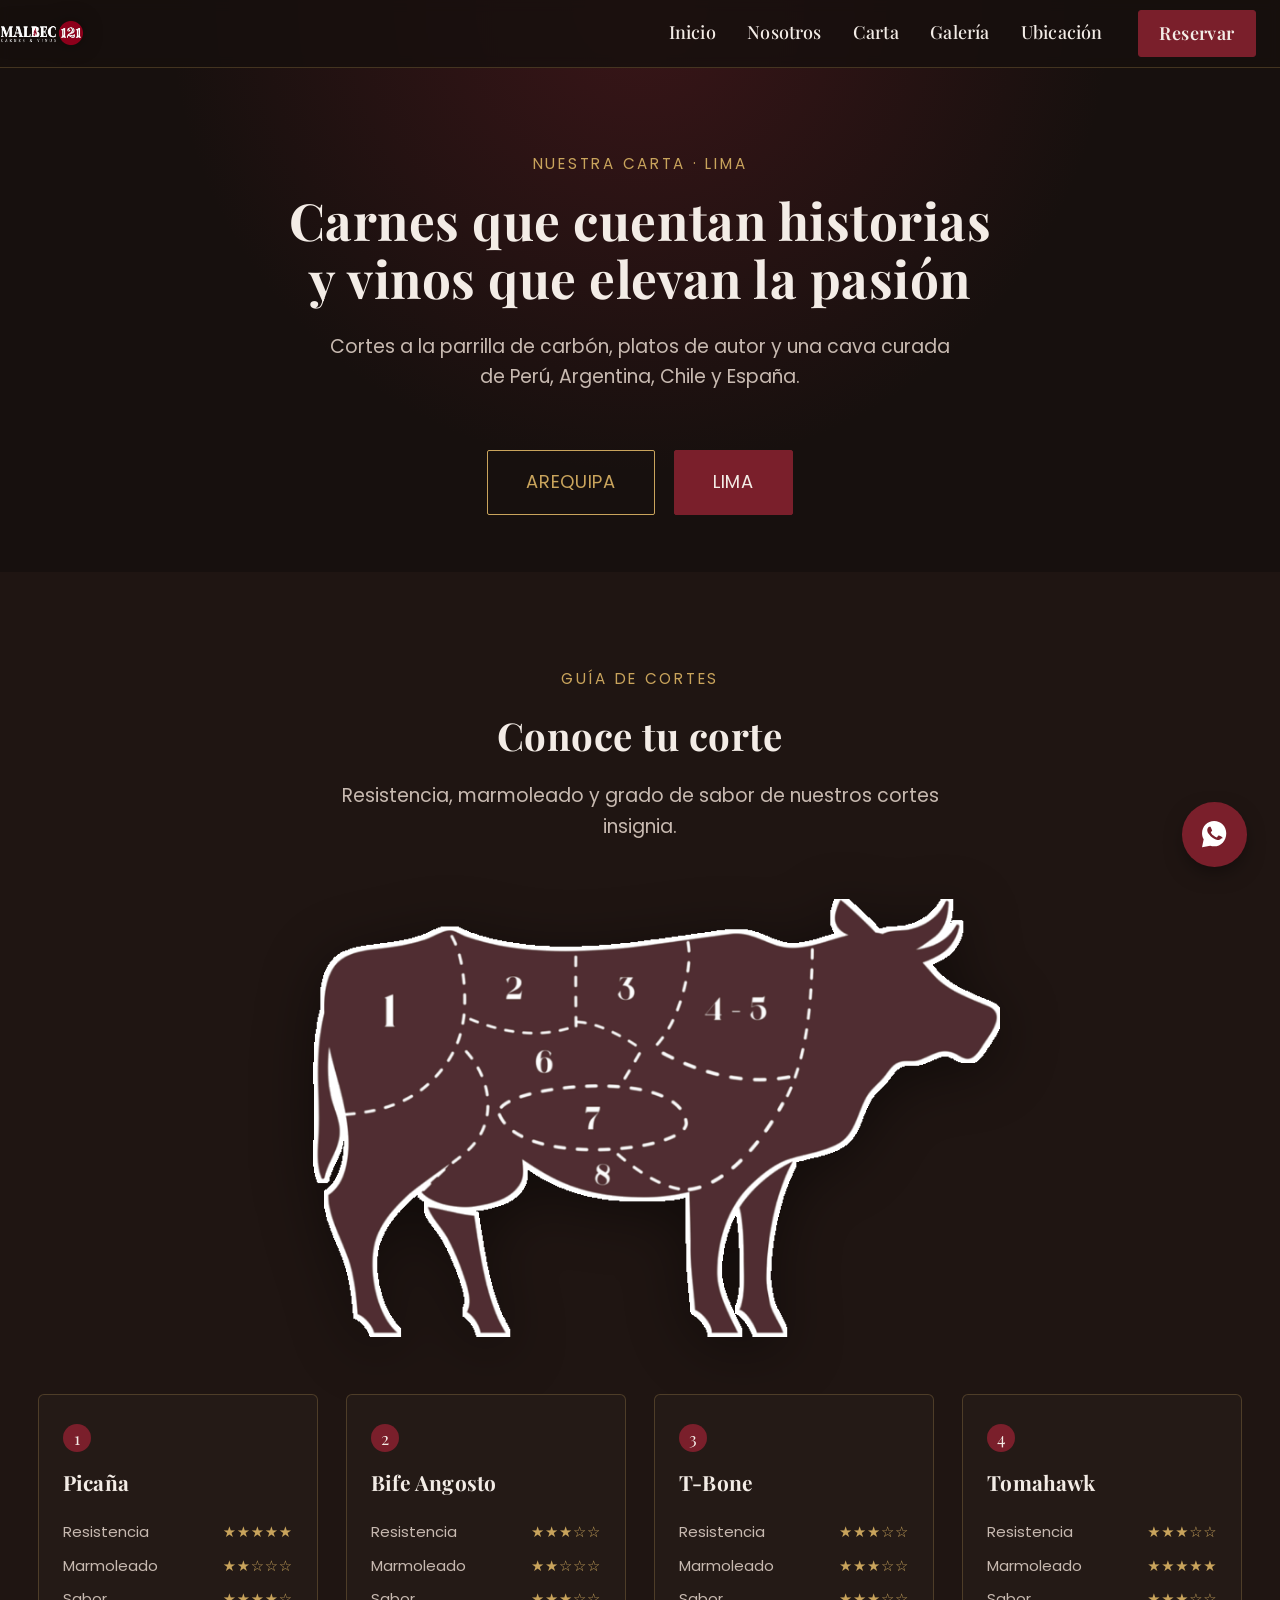
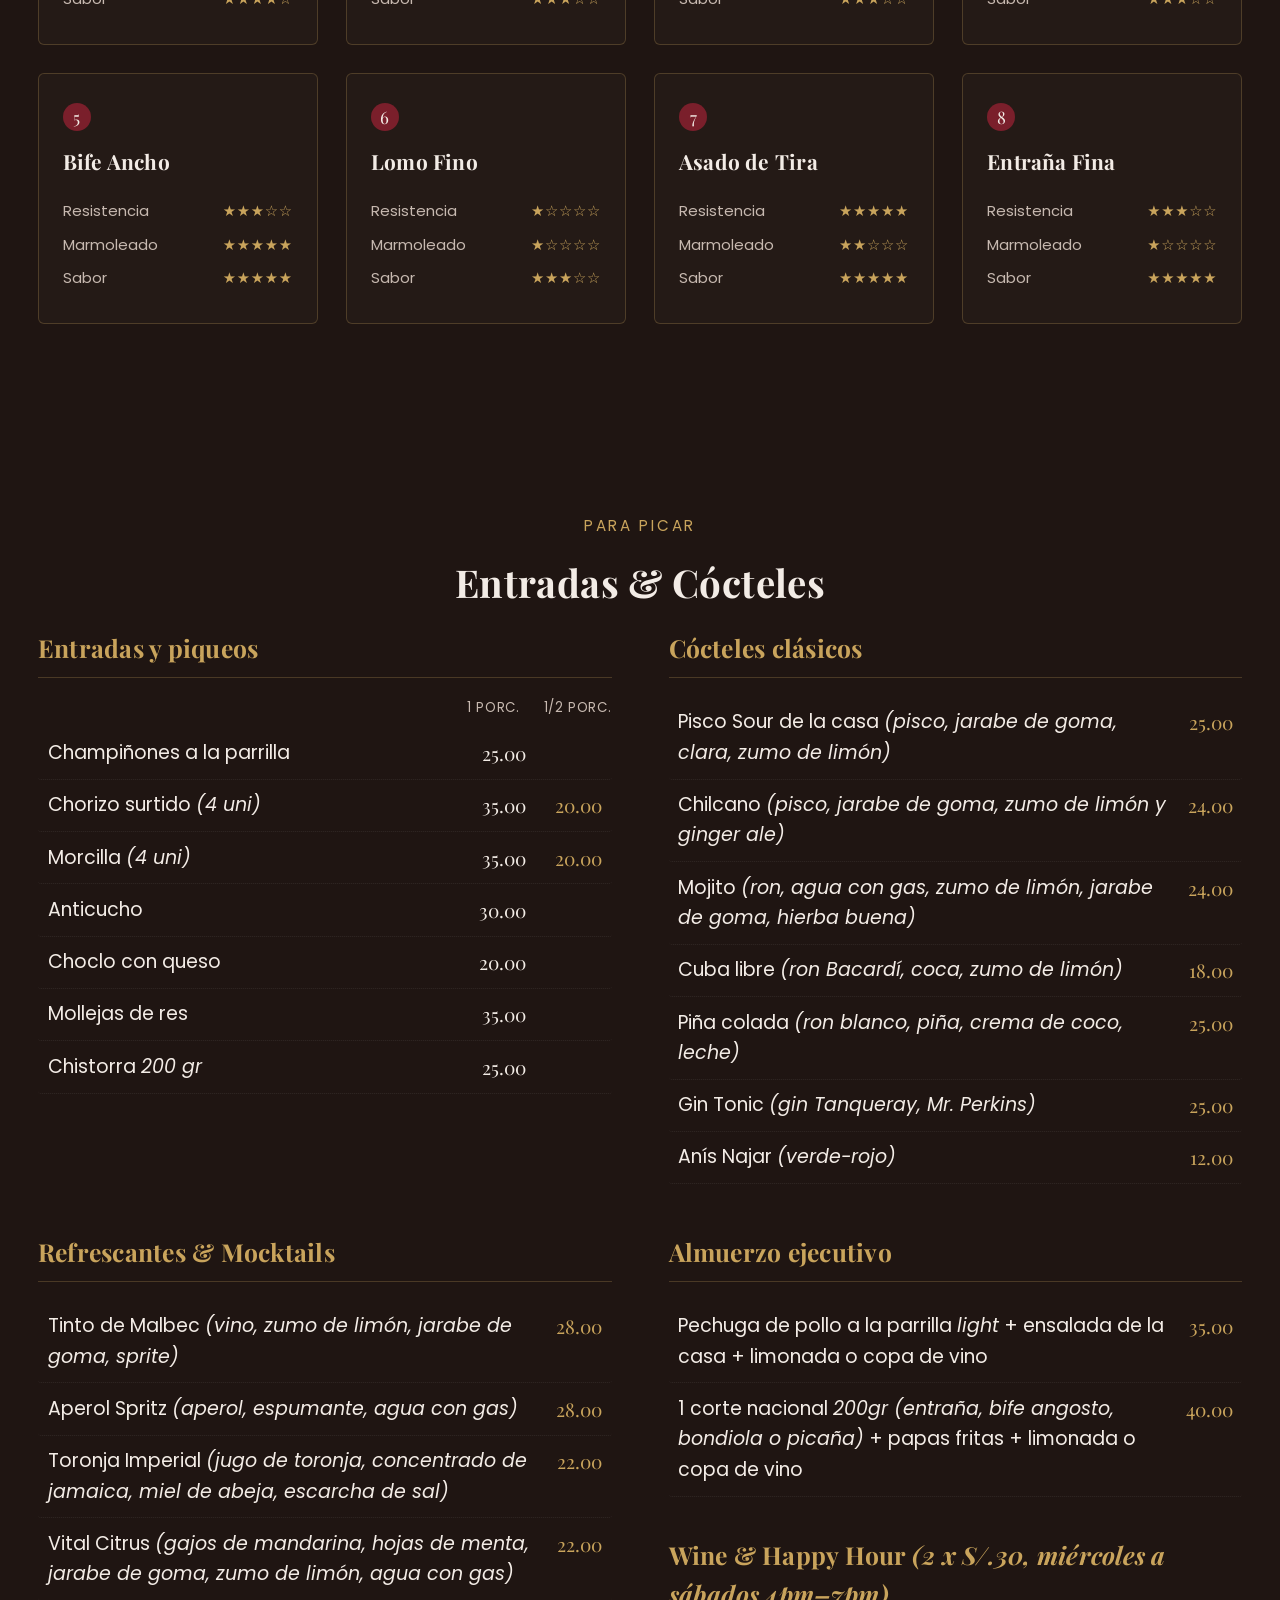
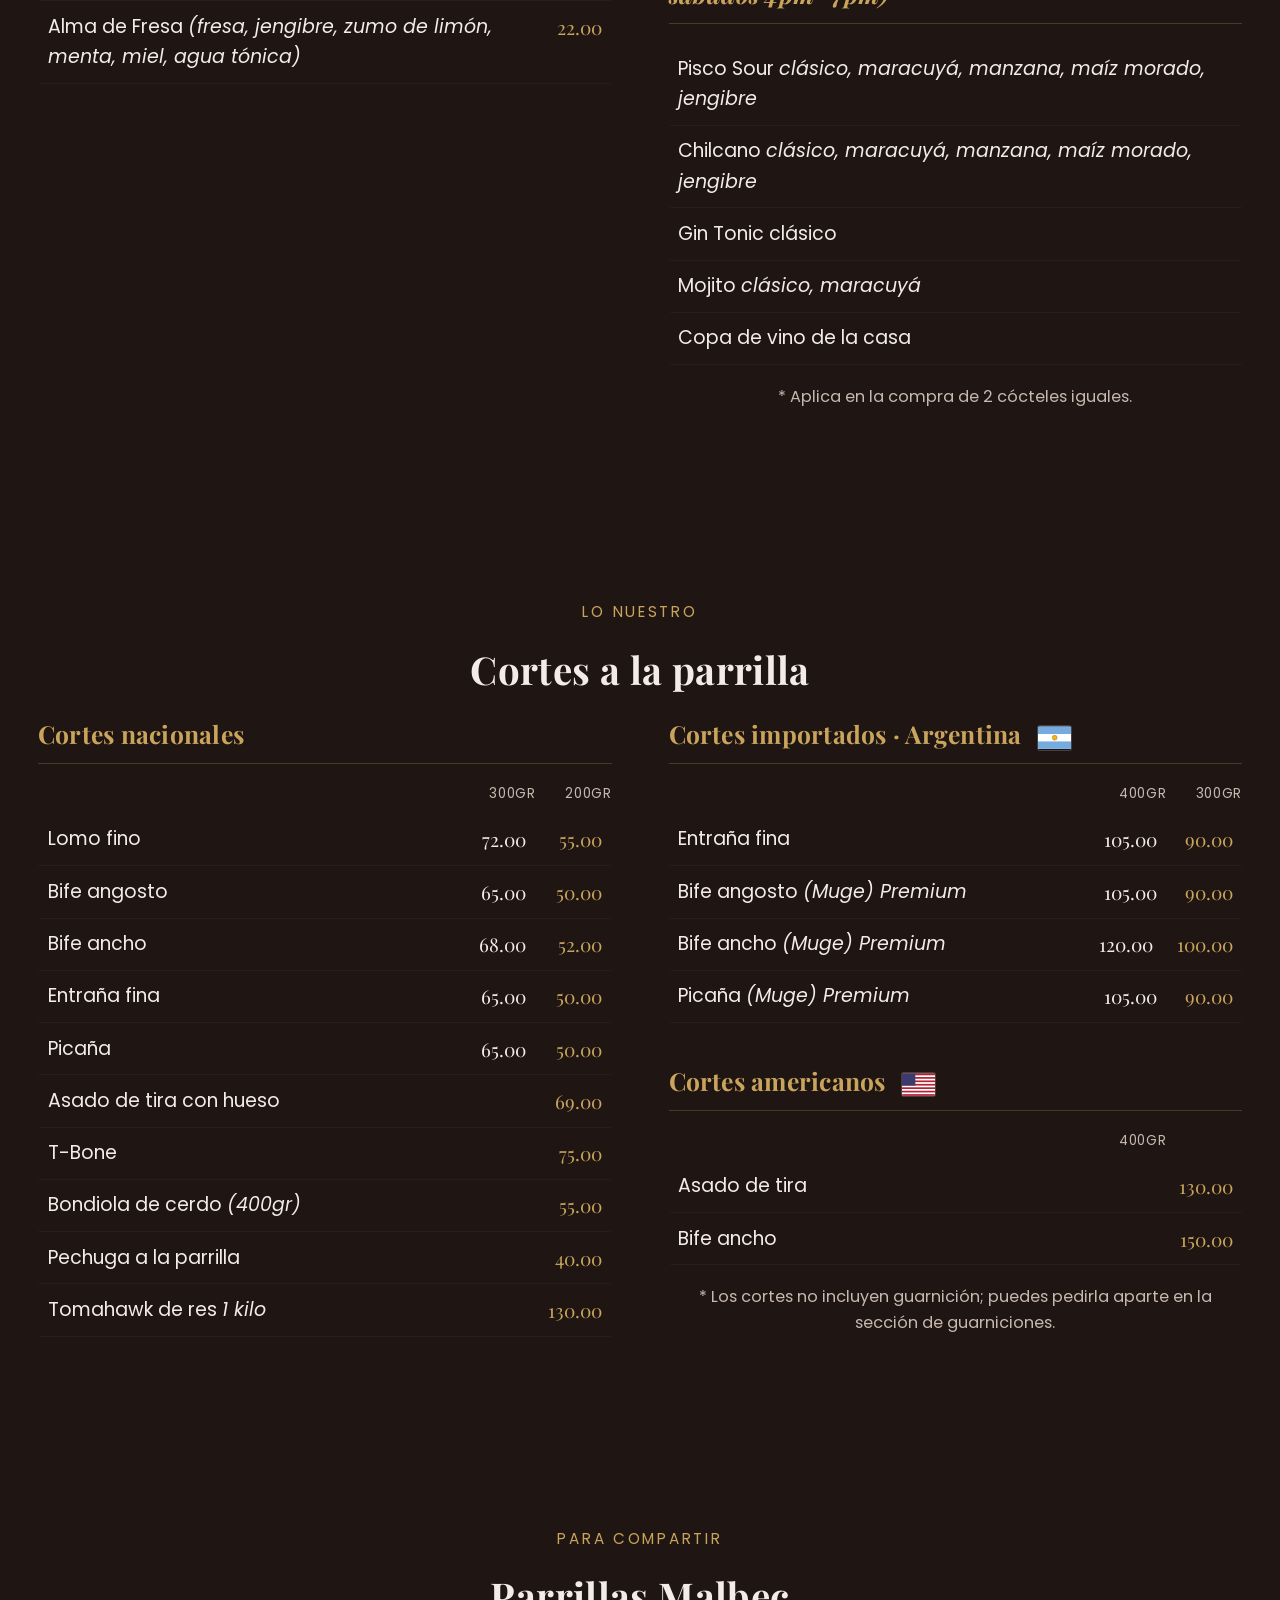
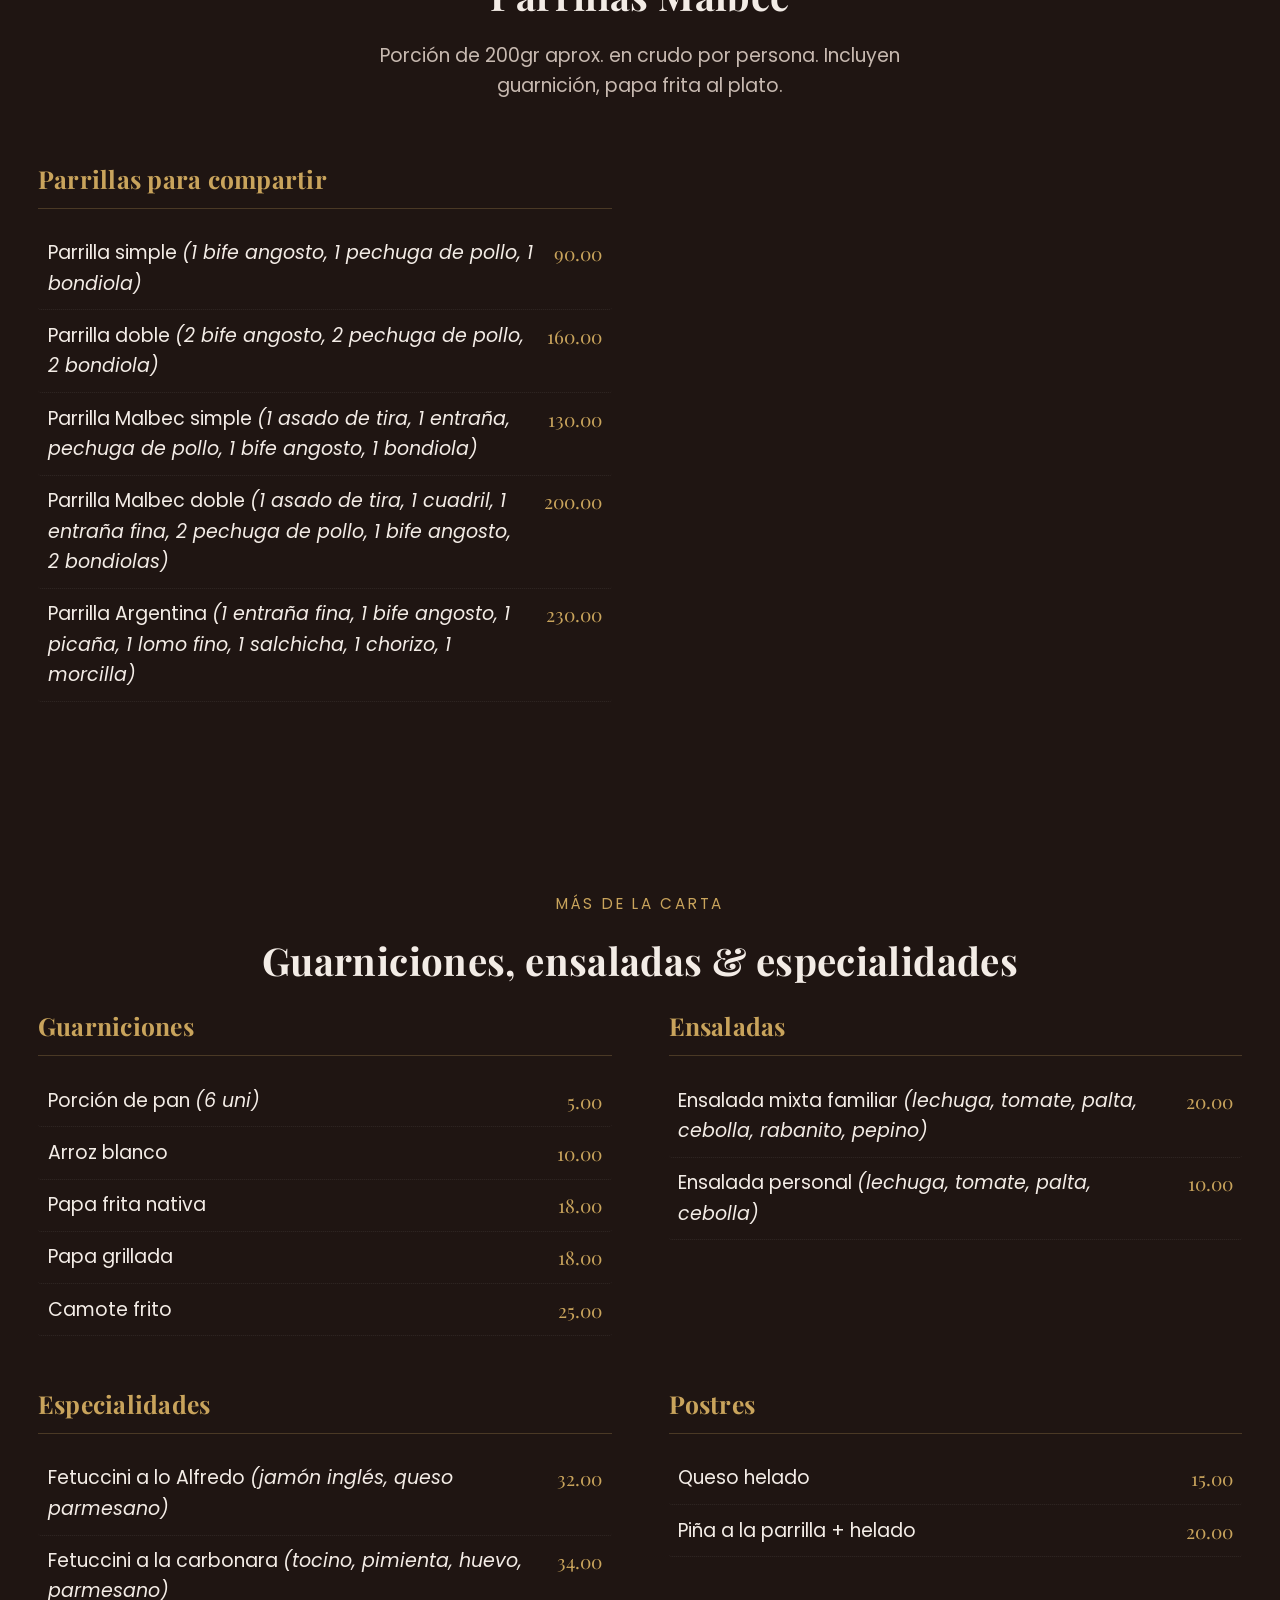
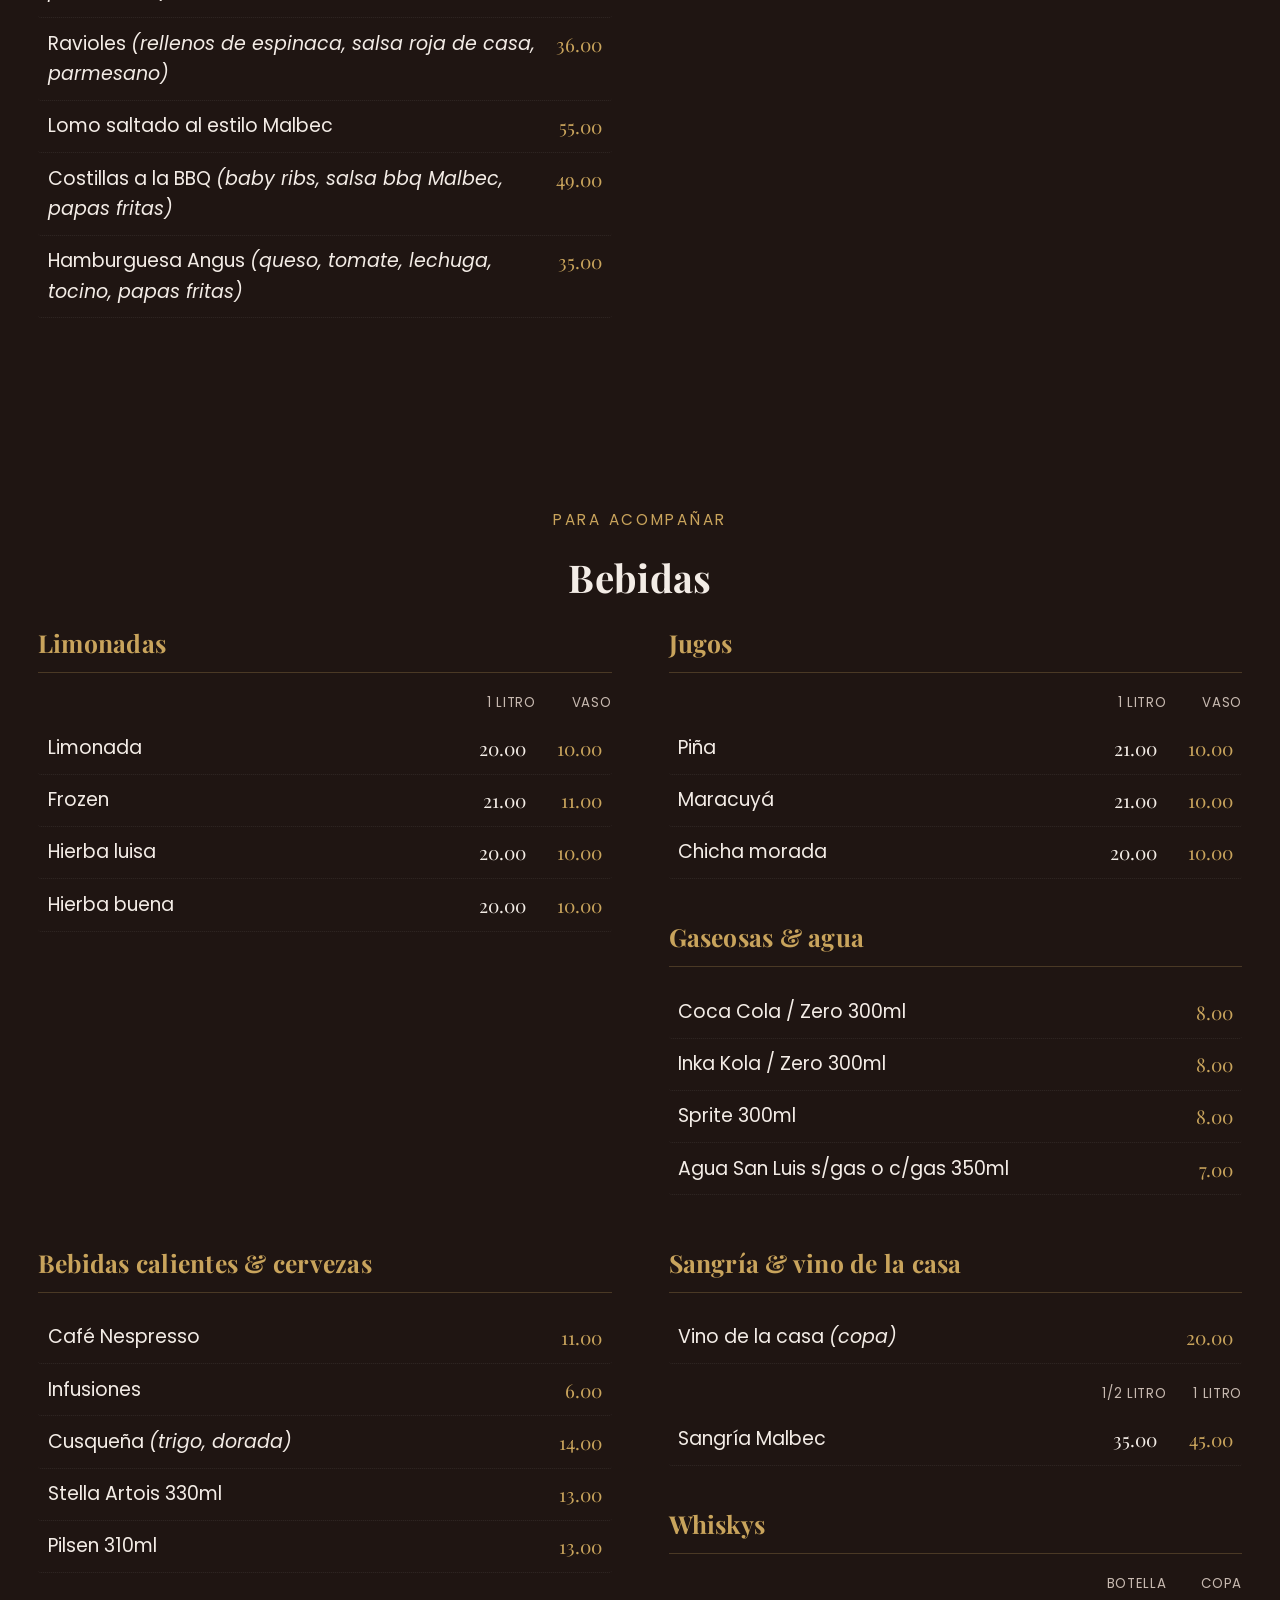
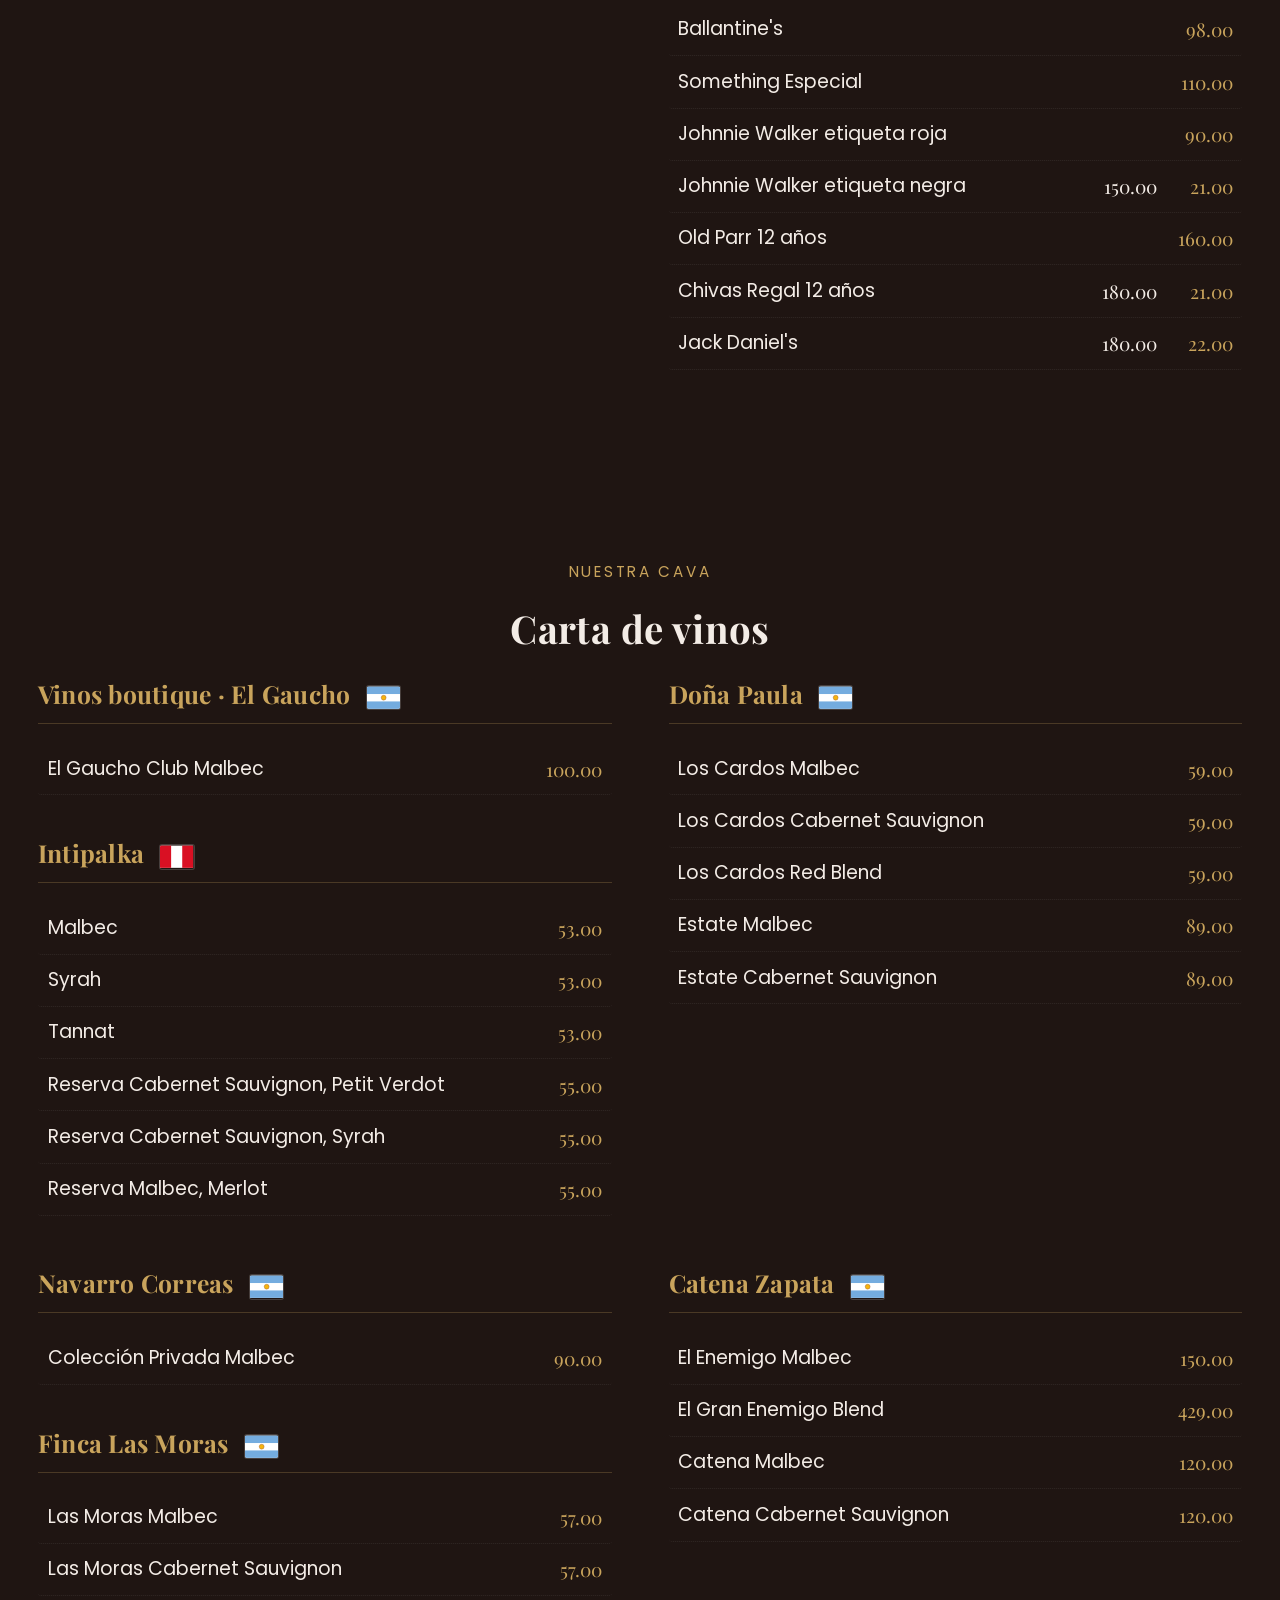
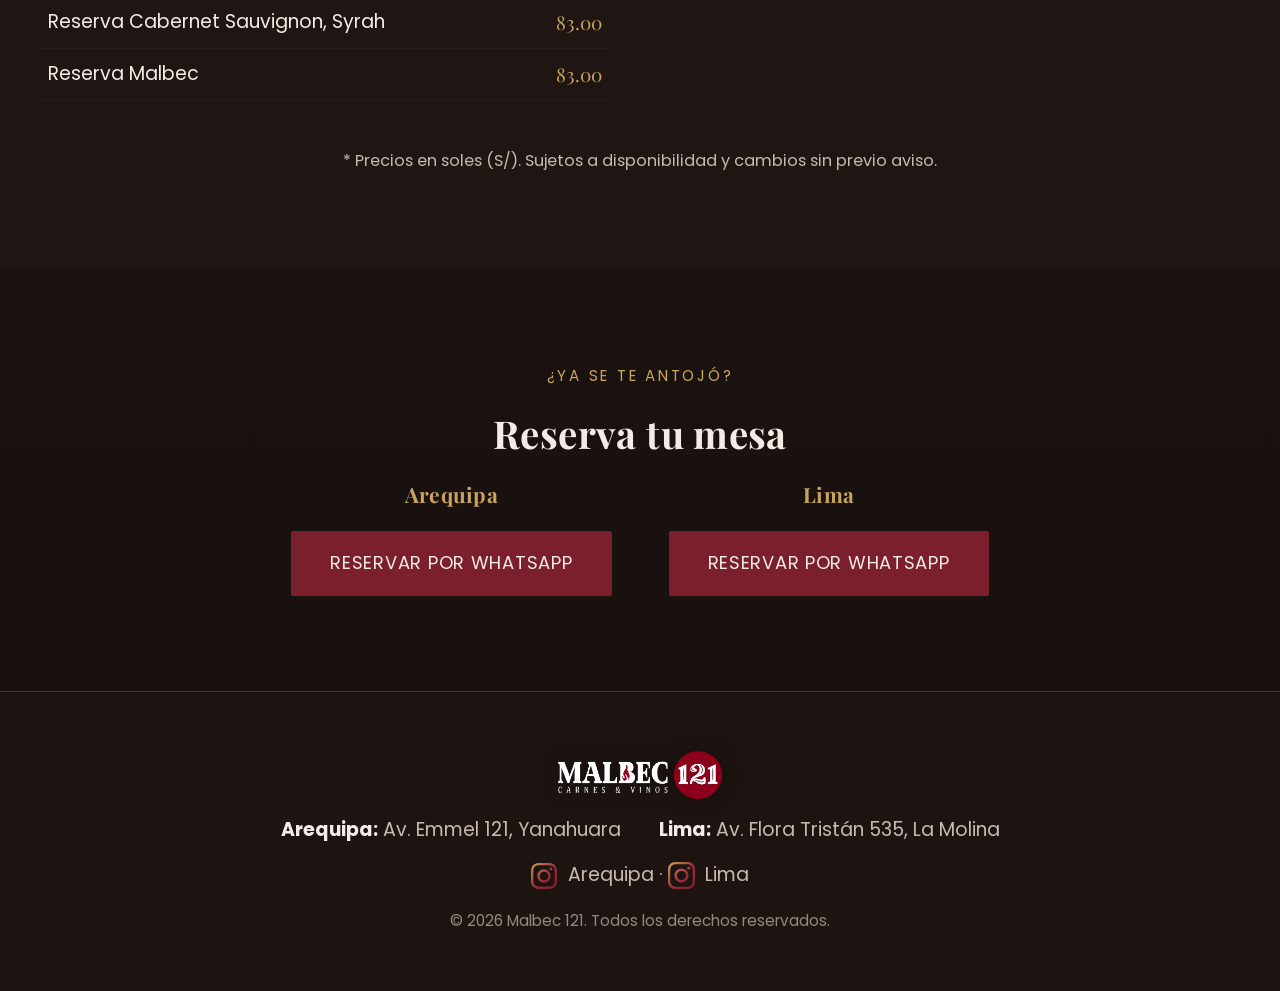
==== commit 1f0f2554: "State that cuts in the Lima menu don't include a side Co-Authored-By: Claude Opus 5.5 <noreply@anthr" ====
--- a/carta-lima.html
+++ b/carta-lima.html
@@ -9,7 +9,7 @@
   <link rel="preconnect" href="https://fonts.gstatic.com" crossorigin>
   <link href="https://fonts.googleapis.com/css2?family=Playfair+Display:ital,wght@0,400;0,500;0,600;0,700;1,400&family=Poppins:wght@300;400;500;600&display=swap" rel="stylesheet">
   <link rel="icon" type="image/jpeg" href="logo-badge.jpg">
-  <link rel="stylesheet" href="styles.css?v=61">
+  <link rel="stylesheet" href="styles.css?v=66">
 </head>
 <body>
 
@@ -57,7 +57,7 @@
   <header class="site-header">
     <nav class="nav container">
       <a href="index.html" class="logo">
-        <img src="logo-wordmark.png?v=61" alt="Malbec 121" class="logo-wordmark">
+        <img src="logo-wordmark.png?v=66" alt="Malbec 121" class="logo-wordmark">
       </a>
       <div class="nav-right">
         <ul class="nav-links" id="navLinks">
@@ -278,7 +278,7 @@
               <li><span>Asado de tira</span><span class="price">130.00</span></li>
               <li><span>Bife ancho</span><span class="price">150.00</span></li>
             </ul>
-            <p class="menu-note" style="margin-top:1rem;">* Los cortes incluyen guarnición, papa frita al plato.</p>
+            <p class="menu-note" style="margin-top:1rem;">* Los cortes no incluyen guarnición; puedes pedirla aparte en la sección de guarniciones.</p>
           </div>
         </div>
       </div>
@@ -518,7 +518,7 @@
 
   <footer class="site-footer">
     <div class="container footer-inner">
-      <img src="logo-wordmark.png?v=61" alt="Malbec 121" class="logo-wordmark footer-logo">
+      <img src="logo-wordmark.png?v=66" alt="Malbec 121" class="logo-wordmark footer-logo">
       <div class="footer-locations">
         <p><strong>Arequipa:</strong> Av. Emmel 121, Yanahuara</p>
         <p><strong>Lima:</strong> Av. Flora Tristán 535, La Molina</p>
@@ -531,6 +531,6 @@
     </div>
   </footer>
 
-  <script src="script.js?v=61"></script>
+  <script src="script.js?v=66"></script>
 </body>
 </html>
--- a/styles.css
+++ b/styles.css
@@ -153,6 +153,32 @@
   transform: scaleX(1);
 }
 
+.btn-ar {
+  border-color: var(--gold);
+  color: var(--gold);
+  z-index: 0;
+}
+
+.btn-ar::before {
+  content: "";
+  position: absolute;
+  inset: 0;
+  background: var(--gold);
+  transform: scaleX(0);
+  transform-origin: left;
+  transition: transform 0.35s ease;
+  z-index: -1;
+}
+
+.btn-ar:hover {
+  color: var(--bg);
+  transform: translateY(-2px);
+}
+
+.btn-ar:hover::before {
+  transform: scaleX(1);
+}
+
 .whatsapp-float {
   position: fixed;
   right: 1.75rem;
@@ -179,6 +205,131 @@
   width: 1.7rem;
   height: 1.7rem;
   fill: #fff;
+}
+
+/* ---------- AR landing page (QR code target) ---------- */
+.ar-landing {
+  min-height: 100vh;
+  display: flex;
+  flex-direction: column;
+  align-items: center;
+  justify-content: center;
+  text-align: center;
+  padding: 3rem 1.5rem;
+  background:
+    radial-gradient(circle at 50% 0%, rgba(122,31,43,0.35), transparent 55%),
+    var(--bg);
+}
+
+.ar-landing-logo {
+  width: clamp(160px, 40vw, 220px);
+  margin: 0 auto 2rem;
+}
+
+.ar-landing h1 {
+  font-size: clamp(1.8rem, 4vw, 2.6rem);
+  max-width: 600px;
+  margin: 0.5rem 0 1rem;
+}
+
+.ar-landing .section-sub {
+  max-width: 460px;
+  margin: 0 auto;
+}
+
+.ar-landing-btn {
+  margin-top: 2rem;
+}
+
+.ar-model-viewer {
+  width: 100%;
+  max-width: 480px;
+  height: min(55vh, 480px);
+  margin-top: 1.5rem;
+  --poster-color: transparent;
+  background: radial-gradient(circle at 50% 40%, rgba(201,164,92,0.12), transparent 70%);
+  border-radius: 18px;
+}
+
+.ar-model-progress {
+  display: block;
+  width: 60%;
+  height: 4px;
+  margin: 0 auto;
+  background: rgba(243,236,230,0.15);
+  border-radius: 999px;
+  overflow: hidden;
+  transition: opacity 0.3s ease;
+}
+
+.ar-model-progress.hide {
+  opacity: 0;
+  pointer-events: none;
+}
+
+.ar-model-progress-bar {
+  height: 100%;
+  width: 0%;
+  background: var(--gold);
+  transition: width 0.3s ease;
+}
+
+.ar-dish-picker {
+  display: flex;
+  flex-wrap: wrap;
+  justify-content: center;
+  gap: 0.6rem;
+  margin-top: 2rem;
+  max-width: 520px;
+}
+
+.ar-dish-chip {
+  padding: 0.55rem 1.1rem;
+  border: 1px solid rgba(243,236,230,0.25);
+  border-radius: 999px;
+  background: transparent;
+  color: var(--text-muted);
+  font-family: var(--font-body);
+  font-size: 0.85rem;
+  cursor: pointer;
+  transition: color 0.25s ease, border-color 0.25s ease, background 0.25s ease;
+}
+
+.ar-dish-chip:hover {
+  color: var(--text);
+  border-color: rgba(201,164,92,0.5);
+}
+
+.ar-dish-chip.is-active {
+  color: var(--bg);
+  background: var(--gold);
+  border-color: var(--gold);
+}
+
+.ar-dish-caption {
+  margin-top: 1rem;
+  max-width: 420px;
+  color: var(--text-muted);
+  font-size: 0.85rem;
+  line-height: 1.6;
+}
+
+.ar-landing-fallback {
+  margin-top: 2rem;
+  color: var(--text-muted);
+  max-width: 420px;
+  font-size: 0.9rem;
+}
+
+.ar-landing-back {
+  margin-top: 3rem;
+  font-size: 0.85rem;
+  color: var(--text-muted);
+  text-decoration: underline;
+}
+
+.ar-landing-back:hover {
+  color: var(--gold);
 }
 
 /* ---------- Header / Nav ---------- */
@@ -712,6 +863,19 @@
 .price-columns-header span {
   min-width: 52px;
   text-align: right;
+}
+
+.menu-items li.has-desc {
+  flex-wrap: wrap;
+}
+
+.menu-items li.has-desc .item-desc {
+  flex-basis: 100%;
+  margin-top: 0.4rem;
+  font-size: 0.82rem;
+  line-height: 1.55;
+  color: var(--text-muted);
+  opacity: 0.8;
 }
 
 /* ---------- Carta page ---------- */
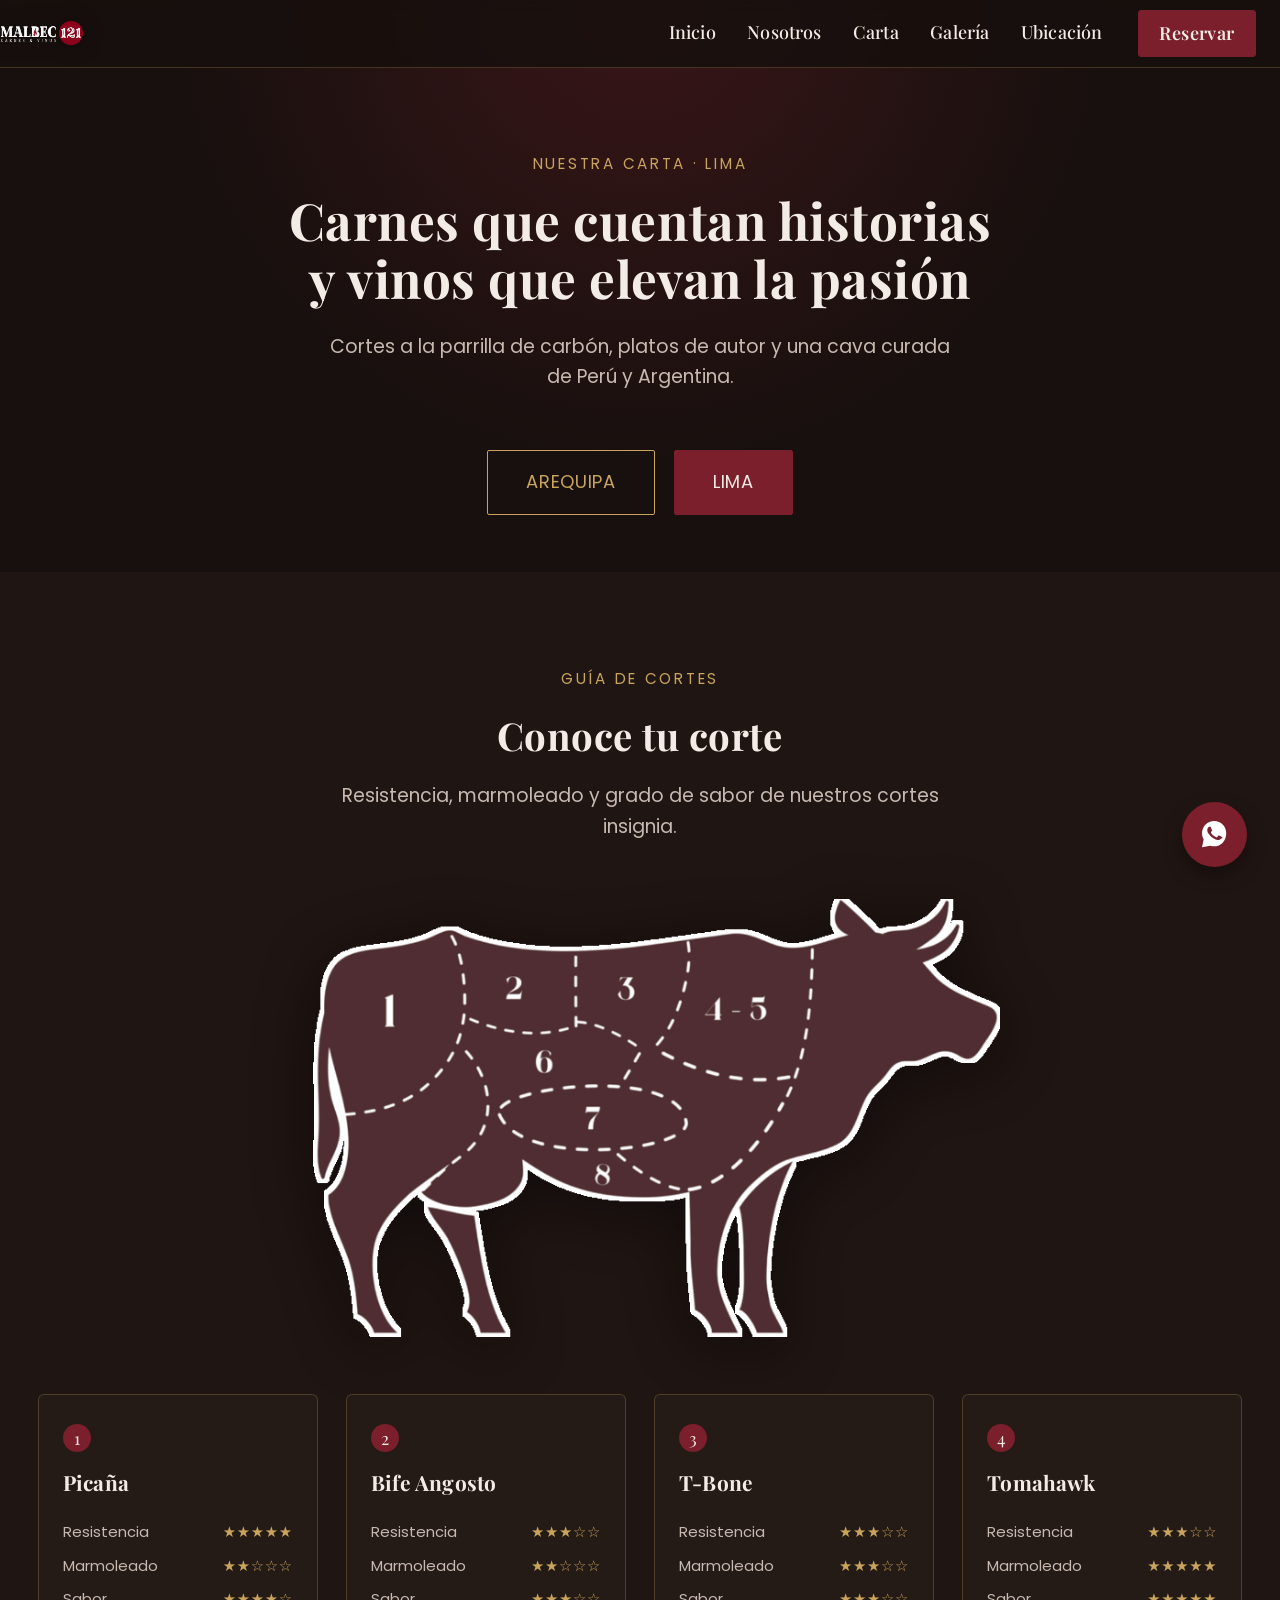
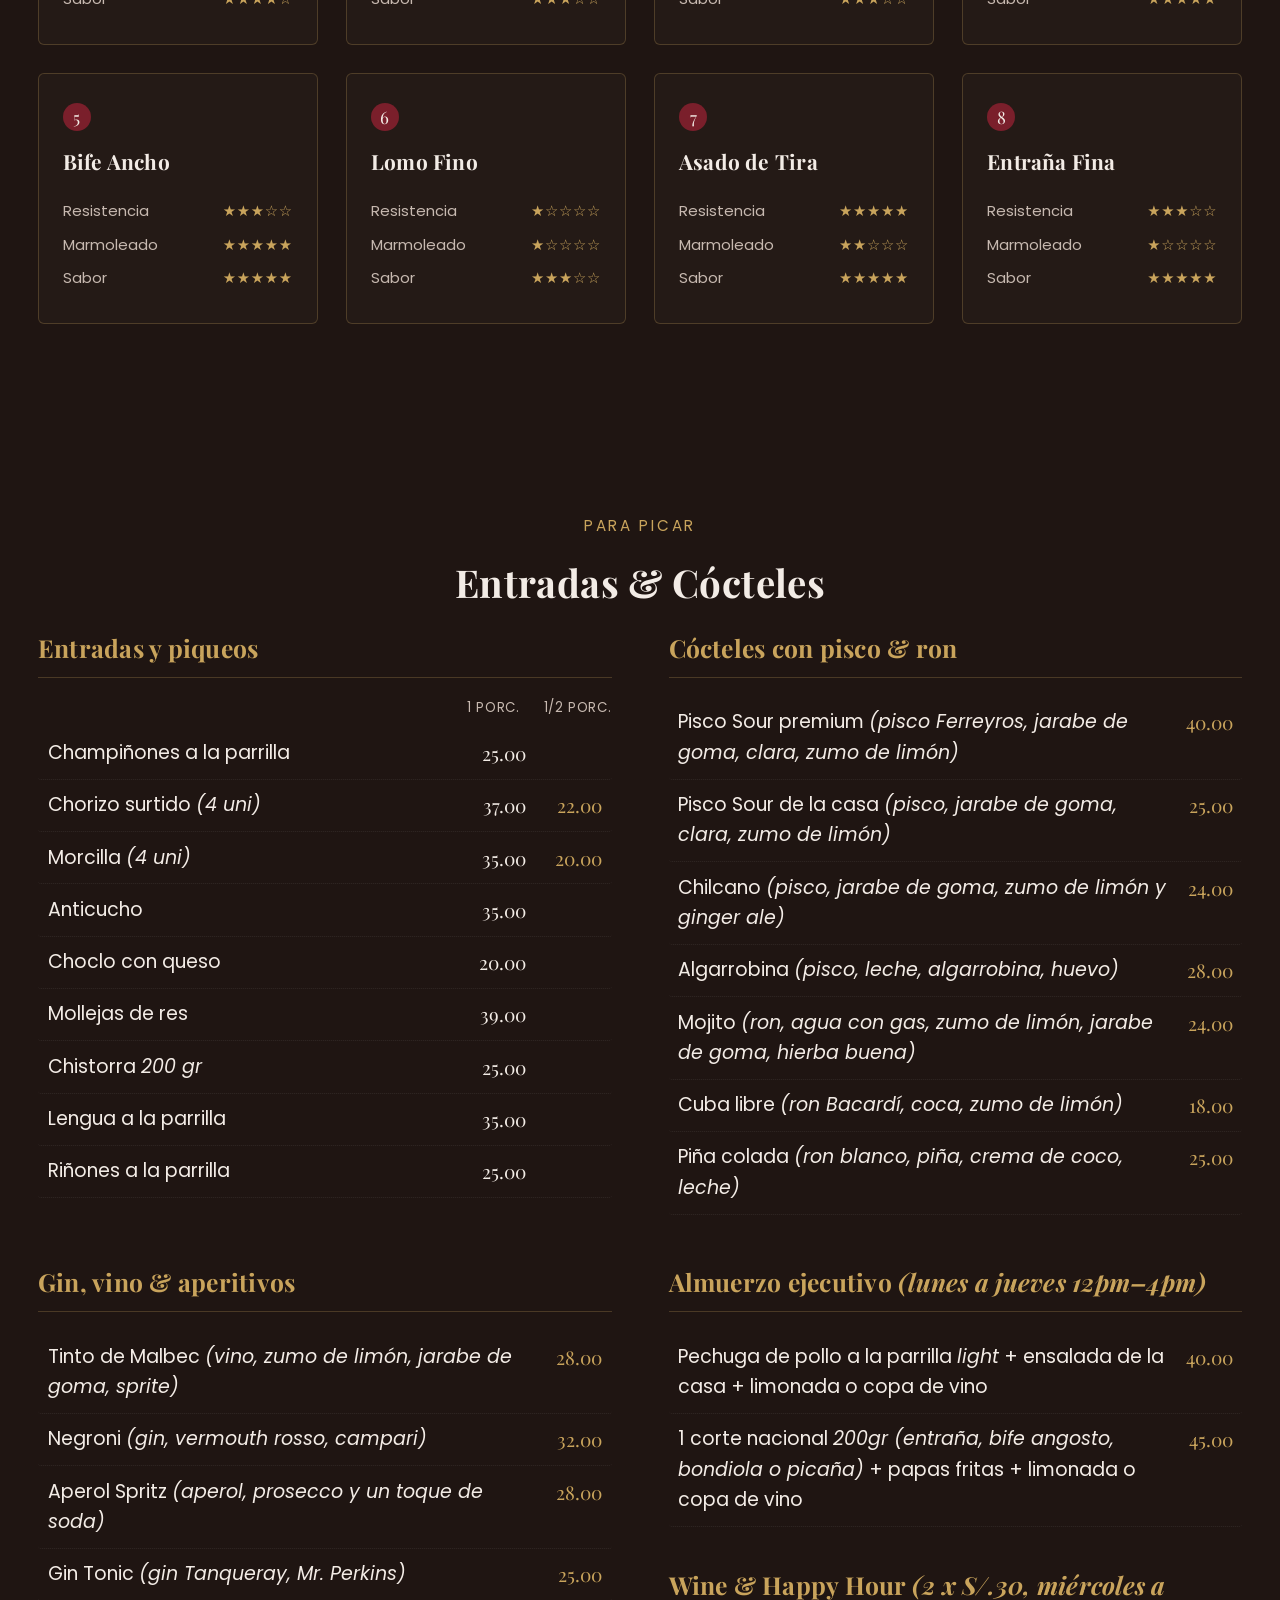
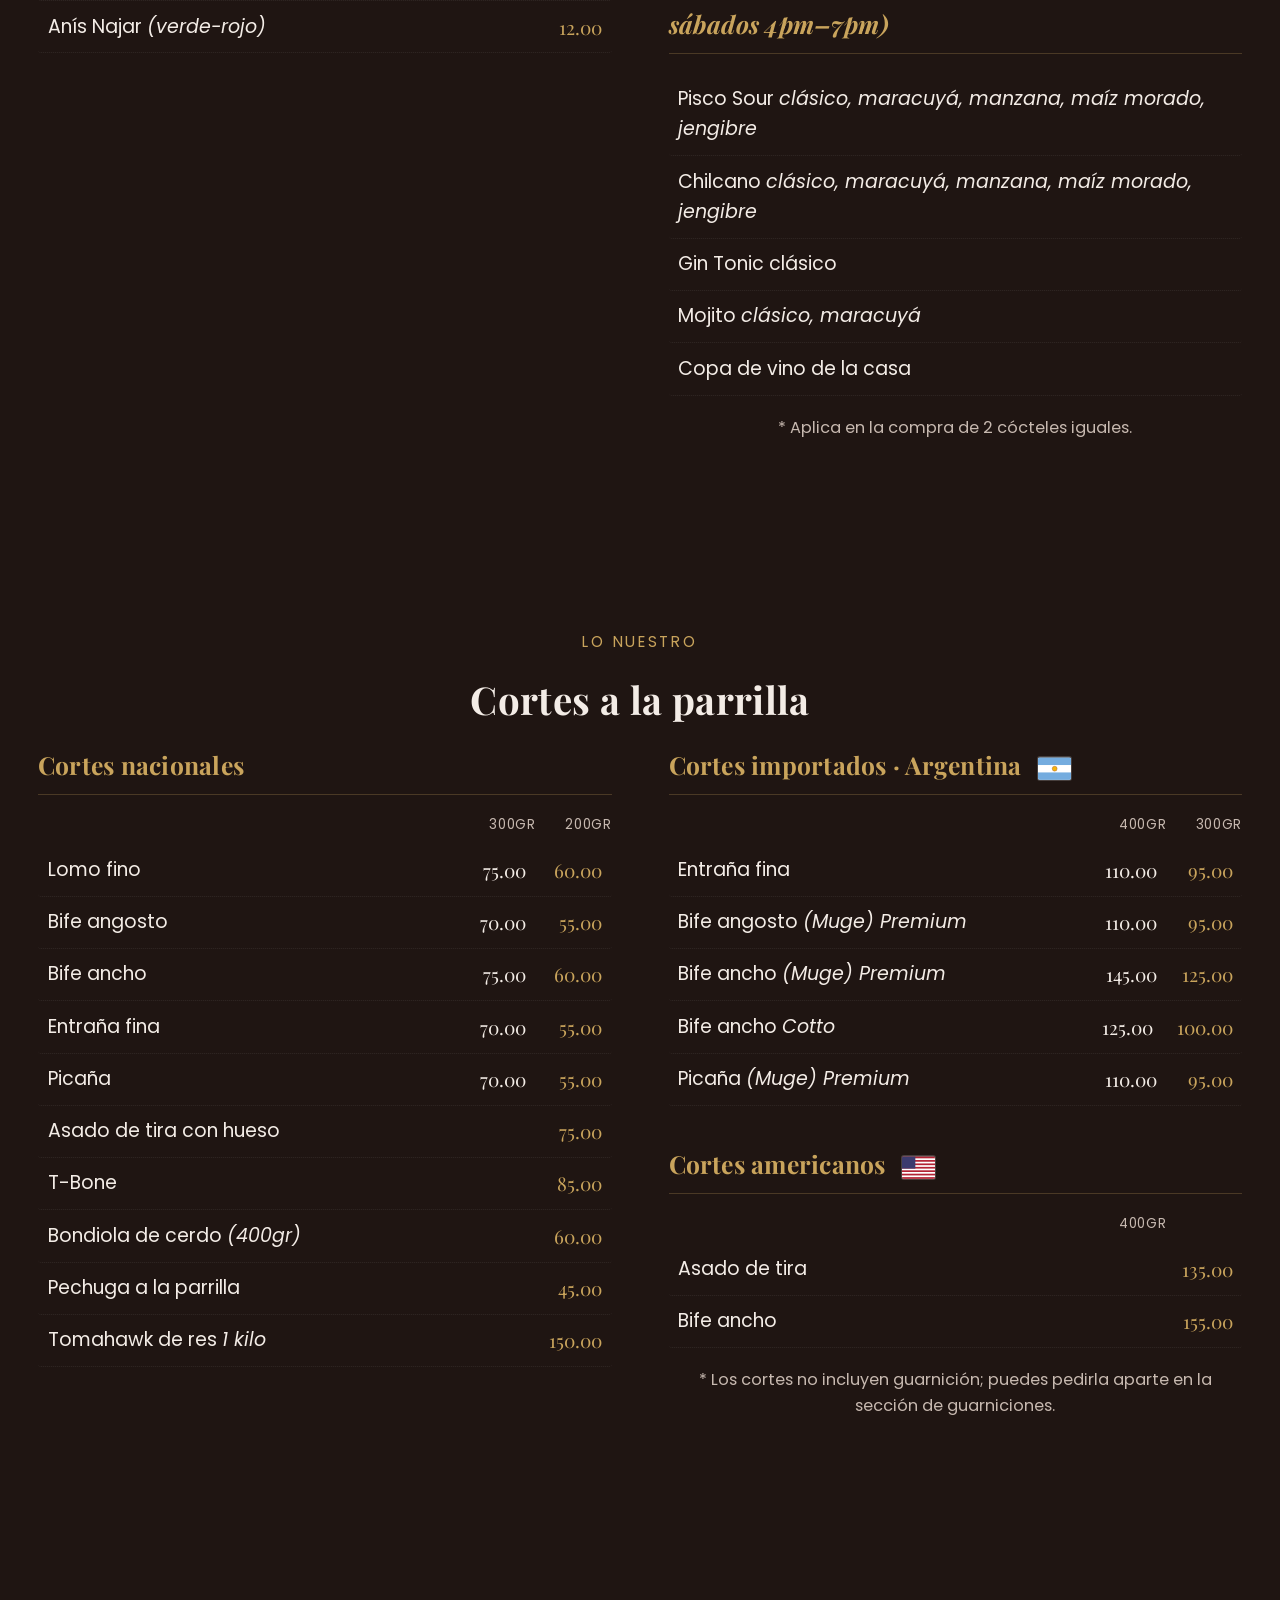
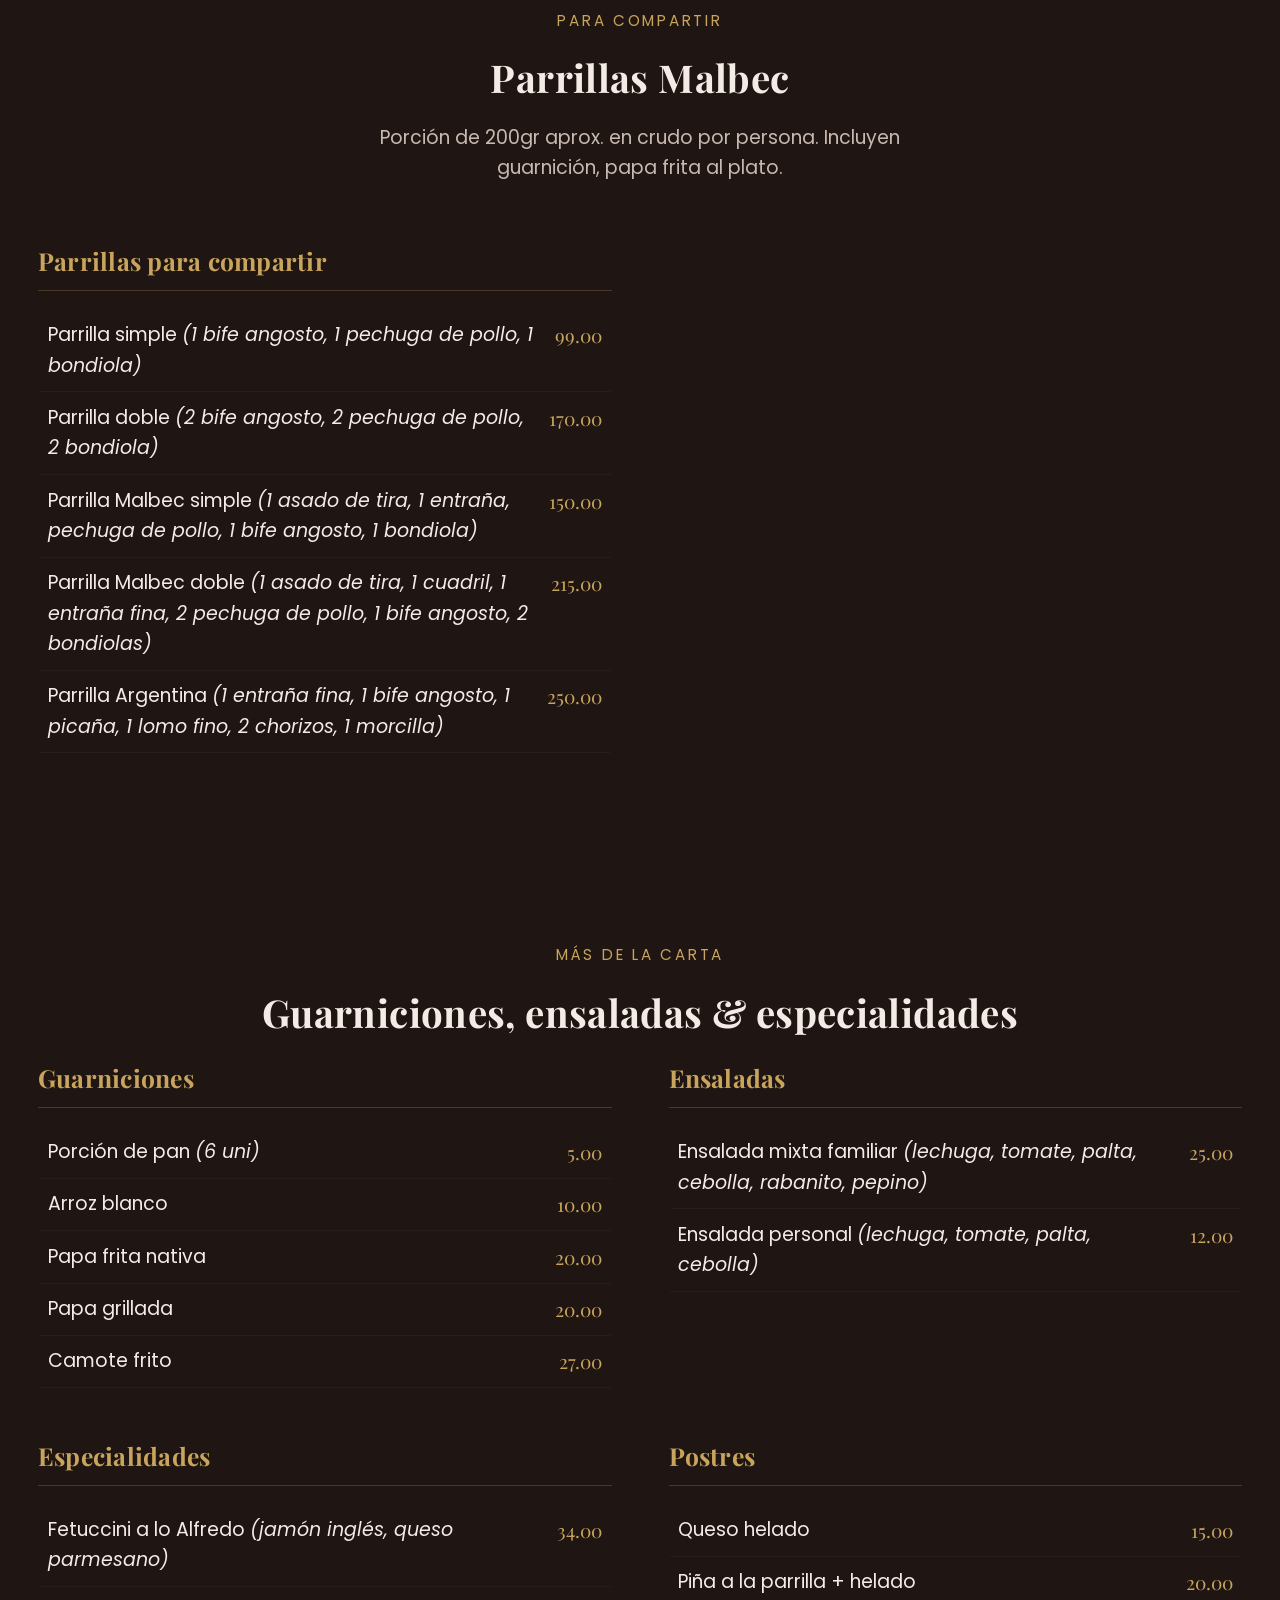
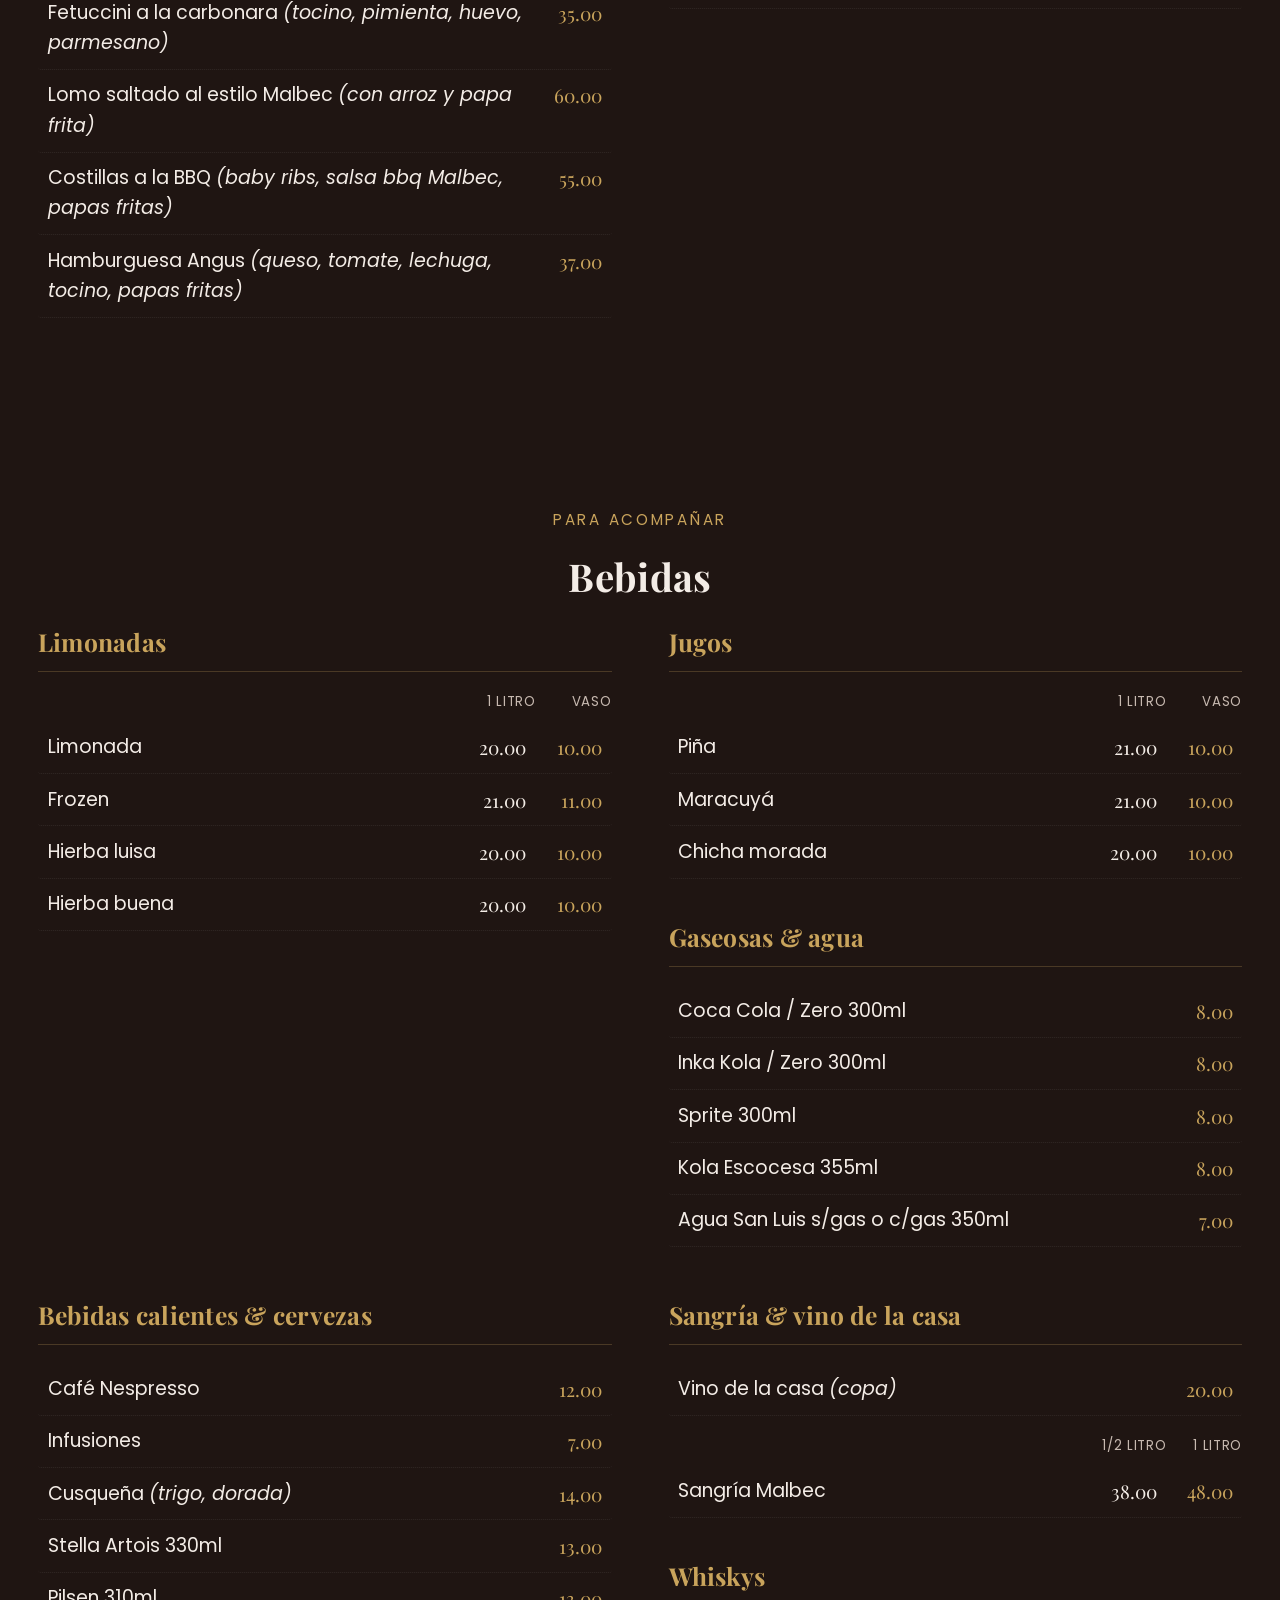
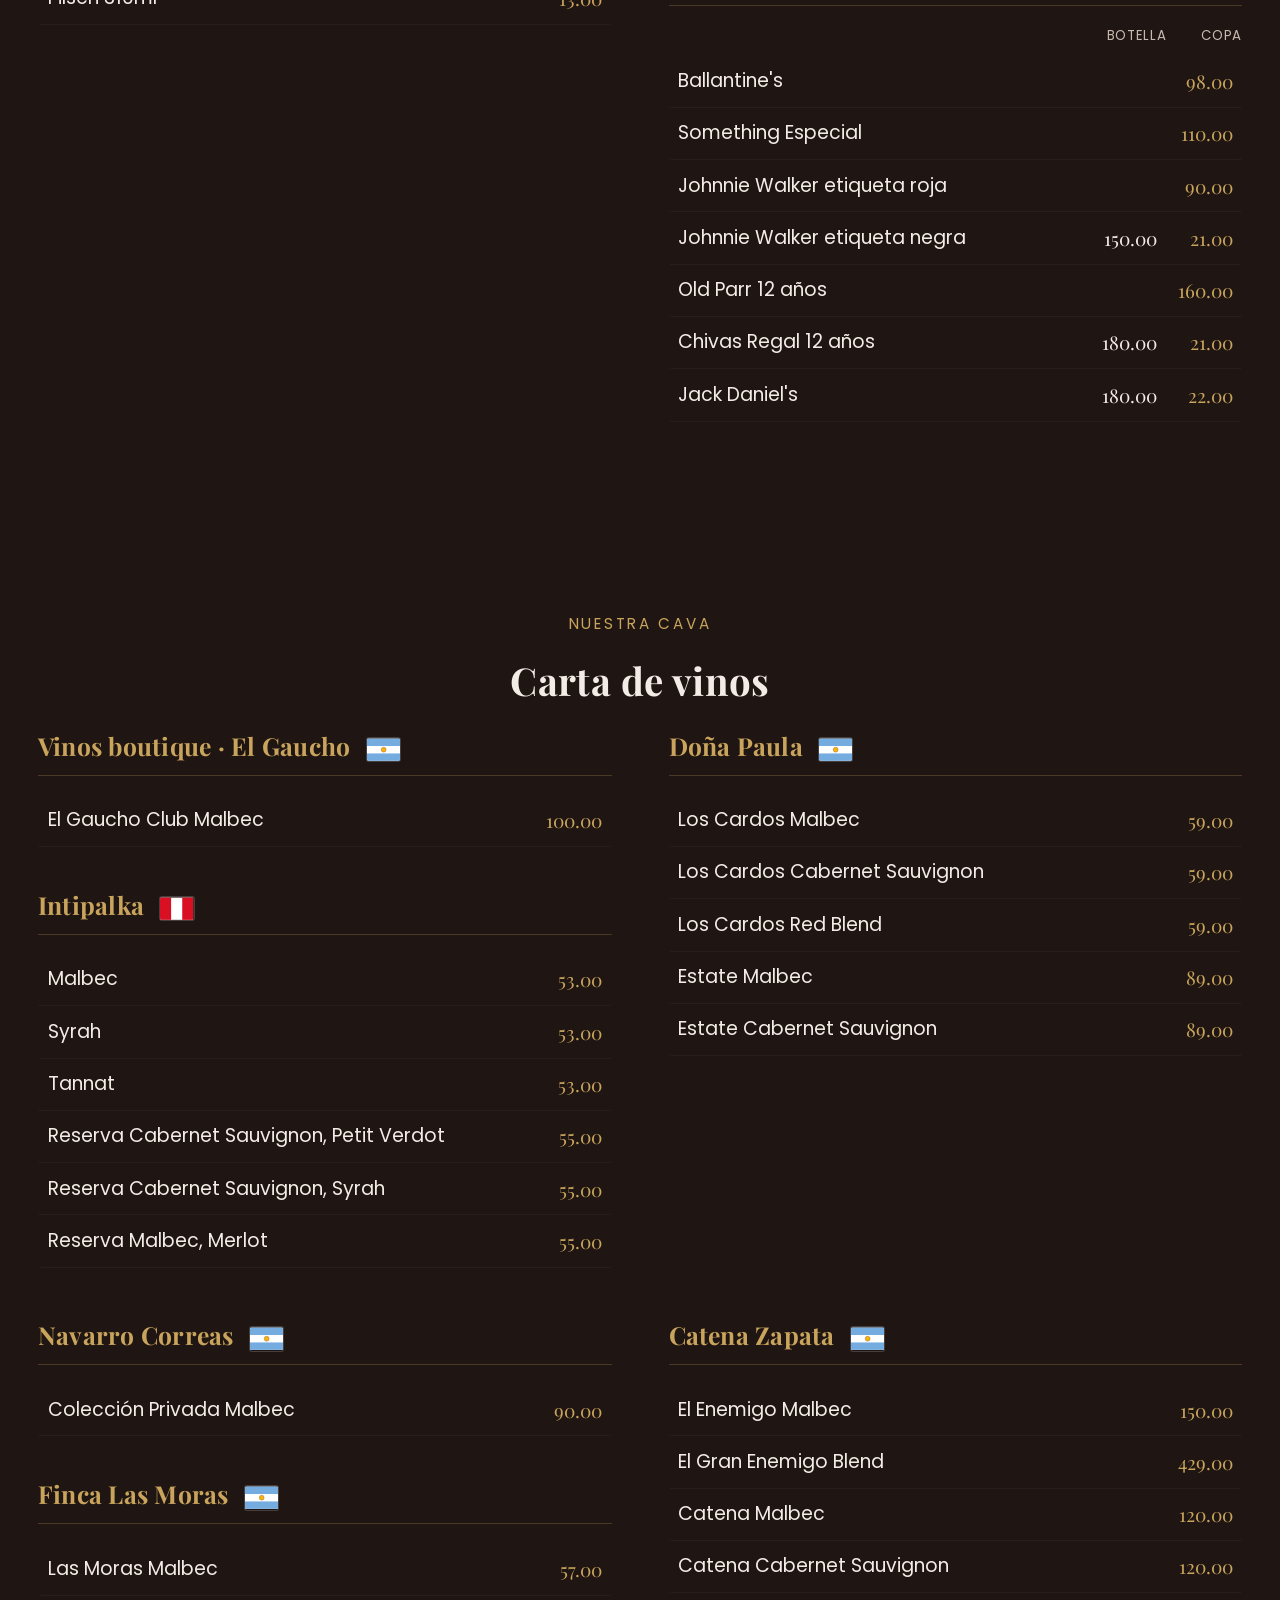
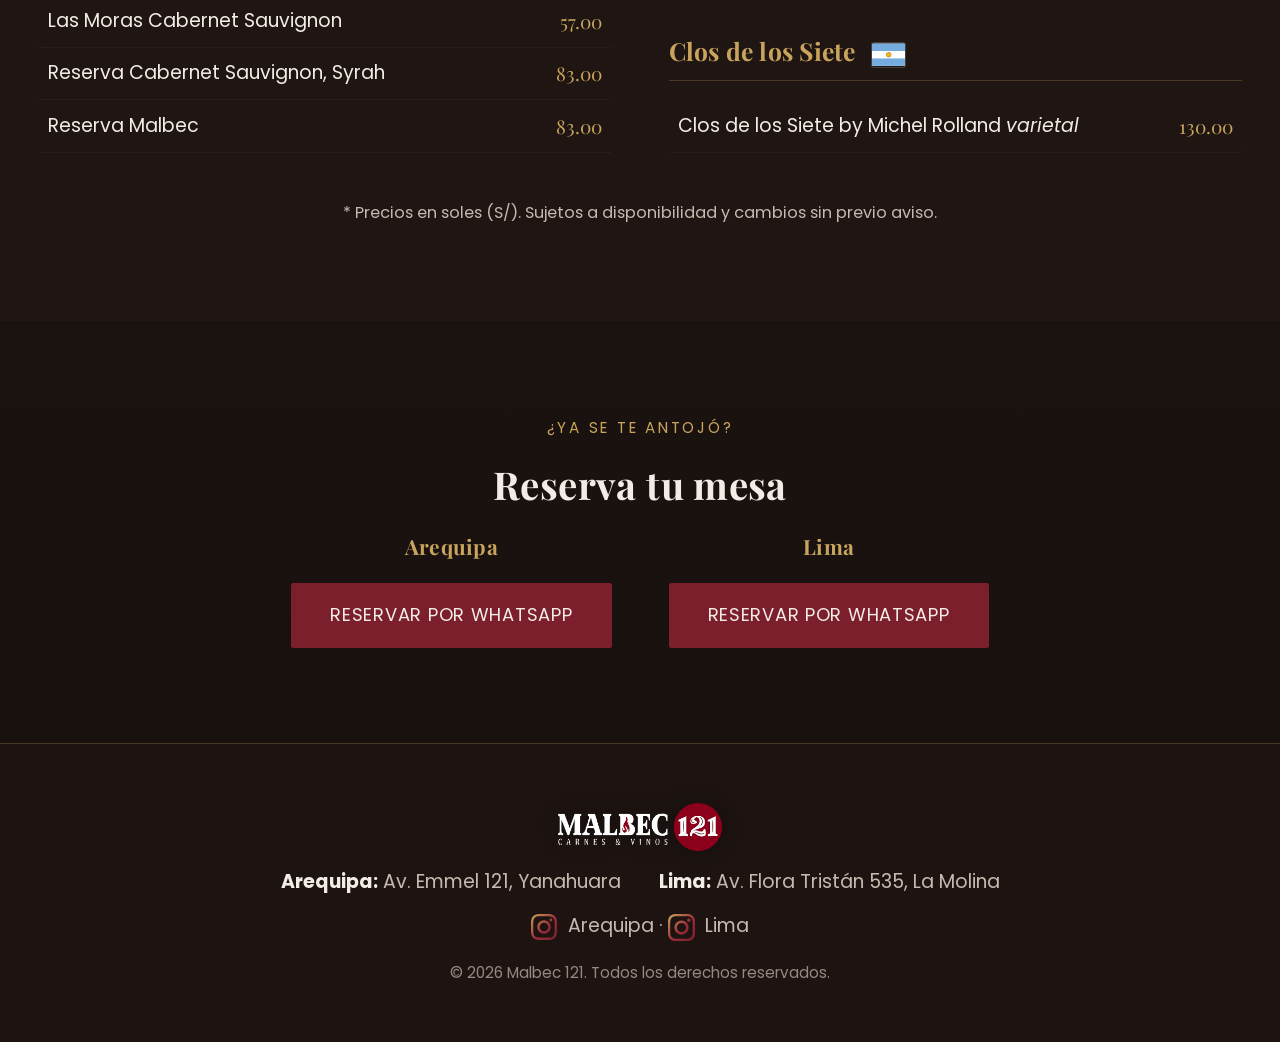
==== commit 8b2aedd9: "Update the Lima menu to the 2026-10-22 printed card New prices across starters, cuts, parrillas, sid" ====
--- a/carta-lima.html
+++ b/carta-lima.html
@@ -82,7 +82,7 @@
       <div class="container">
         <p class="eyebrow center">Nuestra carta · Lima</p>
         <h1 class="center">Carnes que cuentan historias<br>y vinos que elevan la pasión</h1>
-        <p class="section-sub center">Cortes a la parrilla de carbón, platos de autor y una cava curada de Perú, Argentina, Chile y España.</p>
+        <p class="section-sub center">Cortes a la parrilla de carbón, platos de autor y una cava curada de Perú y Argentina.</p>
         <div class="carta-switch">
           <a href="carta.html" class="btn btn-outline">Arequipa</a>
           <a href="carta-lima.html" class="btn btn-primary">Lima</a>
@@ -132,7 +132,7 @@
             <ul class="cut-stats">
               <li><span>Resistencia</span><span class="stars">★★★☆☆</span></li>
               <li><span>Marmoleado</span><span class="stars">★★★★★</span></li>
-              <li><span>Sabor</span><span class="stars">★★★☆☆</span></li>
+              <li><span>Sabor</span><span class="stars">★★★★★</span></li>
             </ul>
           </div>
           <div class="cut-card" data-animate="fade-up" data-delay="0">
@@ -186,44 +186,46 @@
             <div class="price-columns-header"><span>1 porc.</span><span>1/2 porc.</span></div>
             <ul class="menu-items">
               <li><span>Champiñones a la parrilla</span><span class="price-pair"><span>25.00</span><span></span></span></li>
-              <li><span>Chorizo surtido <em>(4 uni)</em></span><span class="price-pair"><span>35.00</span><span>20.00</span></span></li>
+              <li><span>Chorizo surtido <em>(4 uni)</em></span><span class="price-pair"><span>37.00</span><span>22.00</span></span></li>
               <li><span>Morcilla <em>(4 uni)</em></span><span class="price-pair"><span>35.00</span><span>20.00</span></span></li>
-              <li><span>Anticucho</span><span class="price-pair"><span>30.00</span><span></span></span></li>
+              <li><span>Anticucho</span><span class="price-pair"><span>35.00</span><span></span></span></li>
               <li><span>Choclo con queso</span><span class="price-pair"><span>20.00</span><span></span></span></li>
-              <li><span>Mollejas de res</span><span class="price-pair"><span>35.00</span><span></span></span></li>
+              <li><span>Mollejas de res</span><span class="price-pair"><span>39.00</span><span></span></span></li>
               <li><span>Chistorra <em>200 gr</em></span><span class="price-pair"><span>25.00</span><span></span></span></li>
+              <li><span>Lengua a la parrilla</span><span class="price-pair"><span>35.00</span><span></span></span></li>
+              <li><span>Riñones a la parrilla</span><span class="price-pair"><span>25.00</span><span></span></span></li>
             </ul>
           </div>
 
           <div class="menu-category" data-animate="fade-up" data-delay="1">
-            <h3>Cócteles clásicos</h3>
-            <ul class="menu-items">
+            <h3>Cócteles con pisco &amp; ron</h3>
+            <ul class="menu-items">
+              <li class="featured"><span>Pisco Sour premium <em>(pisco Ferreyros, jarabe de goma, clara, zumo de limón)</em></span><span class="price">40.00</span></li>
               <li><span>Pisco Sour de la casa <em>(pisco, jarabe de goma, clara, zumo de limón)</em></span><span class="price">25.00</span></li>
               <li><span>Chilcano <em>(pisco, jarabe de goma, zumo de limón y ginger ale)</em></span><span class="price">24.00</span></li>
+              <li><span>Algarrobina <em>(pisco, leche, algarrobina, huevo)</em></span><span class="price">28.00</span></li>
               <li><span>Mojito <em>(ron, agua con gas, zumo de limón, jarabe de goma, hierba buena)</em></span><span class="price">24.00</span></li>
               <li><span>Cuba libre <em>(ron Bacardí, coca, zumo de limón)</em></span><span class="price">18.00</span></li>
               <li><span>Piña colada <em>(ron blanco, piña, crema de coco, leche)</em></span><span class="price">25.00</span></li>
+            </ul>
+          </div>
+
+          <div class="menu-category" data-animate="fade-up" data-delay="2">
+            <h3>Gin, vino &amp; aperitivos</h3>
+            <ul class="menu-items">
+              <li><span>Tinto de Malbec <em>(vino, zumo de limón, jarabe de goma, sprite)</em></span><span class="price">28.00</span></li>
+              <li><span>Negroni <em>(gin, vermouth rosso, campari)</em></span><span class="price">32.00</span></li>
+              <li><span>Aperol Spritz <em>(aperol, prosecco y un toque de soda)</em></span><span class="price">28.00</span></li>
               <li><span>Gin Tonic <em>(gin Tanqueray, Mr. Perkins)</em></span><span class="price">25.00</span></li>
               <li><span>Anís Najar <em>(verde-rojo)</em></span><span class="price">12.00</span></li>
             </ul>
           </div>
 
-          <div class="menu-category" data-animate="fade-up" data-delay="2">
-            <h3>Refrescantes &amp; Mocktails</h3>
-            <ul class="menu-items">
-              <li><span>Tinto de Malbec <em>(vino, zumo de limón, jarabe de goma, sprite)</em></span><span class="price">28.00</span></li>
-              <li><span>Aperol Spritz <em>(aperol, espumante, agua con gas)</em></span><span class="price">28.00</span></li>
-              <li><span>Toronja Imperial <em>(jugo de toronja, concentrado de jamaica, miel de abeja, escarcha de sal)</em></span><span class="price">22.00</span></li>
-              <li><span>Vital Citrus <em>(gajos de mandarina, hojas de menta, jarabe de goma, zumo de limón, agua con gas)</em></span><span class="price">22.00</span></li>
-              <li><span>Alma de Fresa <em>(fresa, jengibre, zumo de limón, menta, miel, agua tónica)</em></span><span class="price">22.00</span></li>
-            </ul>
-          </div>
-
           <div class="menu-category" data-animate="fade-up" data-delay="3">
-            <h3>Almuerzo ejecutivo</h3>
-            <ul class="menu-items">
-              <li><span>Pechuga de pollo a la parrilla <em>light</em> + ensalada de la casa + limonada o copa de vino</span><span class="price">35.00</span></li>
-              <li><span>1 corte nacional <em>200gr (entraña, bife angosto, bondiola o picaña)</em> + papas fritas + limonada o copa de vino</span><span class="price">40.00</span></li>
+            <h3>Almuerzo ejecutivo <em>(lunes a jueves 12pm–4pm)</em></h3>
+            <ul class="menu-items">
+              <li><span>Pechuga de pollo a la parrilla <em>light</em> + ensalada de la casa + limonada o copa de vino</span><span class="price">40.00</span></li>
+              <li><span>1 corte nacional <em>200gr (entraña, bife angosto, bondiola o picaña)</em> + papas fritas + limonada o copa de vino</span><span class="price">45.00</span></li>
             </ul>
             <h3 style="margin-top:2rem;">Wine &amp; Happy Hour <em>(2 x S/.30, miércoles a sábados 4pm–7pm)</em></h3>
             <ul class="menu-items">
@@ -249,16 +251,16 @@
             <h3>Cortes nacionales</h3>
             <div class="price-columns-header"><span>300gr</span><span>200gr</span></div>
             <ul class="menu-items">
-              <li><span>Lomo fino</span><span class="price-pair"><span>72.00</span><span>55.00</span></span></li>
-              <li><span>Bife angosto</span><span class="price-pair"><span>65.00</span><span>50.00</span></span></li>
-              <li><span>Bife ancho</span><span class="price-pair"><span>68.00</span><span>52.00</span></span></li>
-              <li><span>Entraña fina</span><span class="price-pair"><span>65.00</span><span>50.00</span></span></li>
-              <li><span>Picaña</span><span class="price-pair"><span>65.00</span><span>50.00</span></span></li>
-              <li><span>Asado de tira con hueso</span><span class="price">69.00</span></li>
-              <li><span>T-Bone</span><span class="price">75.00</span></li>
-              <li><span>Bondiola de cerdo <em>(400gr)</em></span><span class="price">55.00</span></li>
-              <li><span>Pechuga a la parrilla</span><span class="price">40.00</span></li>
-              <li class="featured"><span>Tomahawk de res <em>1 kilo</em></span><span class="price">130.00</span></li>
+              <li><span>Lomo fino</span><span class="price-pair"><span>75.00</span><span>60.00</span></span></li>
+              <li><span>Bife angosto</span><span class="price-pair"><span>70.00</span><span>55.00</span></span></li>
+              <li><span>Bife ancho</span><span class="price-pair"><span>75.00</span><span>60.00</span></span></li>
+              <li><span>Entraña fina</span><span class="price-pair"><span>70.00</span><span>55.00</span></span></li>
+              <li><span>Picaña</span><span class="price-pair"><span>70.00</span><span>55.00</span></span></li>
+              <li><span>Asado de tira con hueso</span><span class="price">75.00</span></li>
+              <li><span>T-Bone</span><span class="price">85.00</span></li>
+              <li><span>Bondiola de cerdo <em>(400gr)</em></span><span class="price">60.00</span></li>
+              <li><span>Pechuga a la parrilla</span><span class="price">45.00</span></li>
+              <li class="featured"><span>Tomahawk de res <em>1 kilo</em></span><span class="price">150.00</span></li>
             </ul>
           </div>
 
@@ -266,17 +268,18 @@
             <h3>Cortes importados · Argentina <svg class="flag" aria-hidden="true"><use href="#flag-ar"></use></svg></h3>
             <div class="price-columns-header"><span>400gr</span><span>300gr</span></div>
             <ul class="menu-items">
-              <li><span>Entraña fina</span><span class="price-pair"><span>105.00</span><span>90.00</span></span></li>
-              <li><span>Bife angosto <em>(Muge) Premium</em></span><span class="price-pair"><span>105.00</span><span>90.00</span></span></li>
-              <li><span>Bife ancho <em>(Muge) Premium</em></span><span class="price-pair"><span>120.00</span><span>100.00</span></span></li>
-              <li><span>Picaña <em>(Muge) Premium</em></span><span class="price-pair"><span>105.00</span><span>90.00</span></span></li>
+              <li><span>Entraña fina</span><span class="price-pair"><span>110.00</span><span>95.00</span></span></li>
+              <li><span>Bife angosto <em>(Muge) Premium</em></span><span class="price-pair"><span>110.00</span><span>95.00</span></span></li>
+              <li><span>Bife ancho <em>(Muge) Premium</em></span><span class="price-pair"><span>145.00</span><span>125.00</span></span></li>
+              <li><span>Bife ancho <em>Cotto</em></span><span class="price-pair"><span>125.00</span><span>100.00</span></span></li>
+              <li><span>Picaña <em>(Muge) Premium</em></span><span class="price-pair"><span>110.00</span><span>95.00</span></span></li>
             </ul>
 
             <h3 style="margin-top:2rem;">Cortes americanos <svg class="flag" aria-hidden="true"><use href="#flag-us"></use></svg></h3>
             <div class="price-columns-header"><span>400gr</span><span></span></div>
             <ul class="menu-items">
-              <li><span>Asado de tira</span><span class="price">130.00</span></li>
-              <li><span>Bife ancho</span><span class="price">150.00</span></li>
+              <li><span>Asado de tira</span><span class="price">135.00</span></li>
+              <li><span>Bife ancho</span><span class="price">155.00</span></li>
             </ul>
             <p class="menu-note" style="margin-top:1rem;">* Los cortes no incluyen guarnición; puedes pedirla aparte en la sección de guarniciones.</p>
           </div>
@@ -294,11 +297,11 @@
           <div class="menu-category" data-animate="fade-up">
             <h3>Parrillas para compartir</h3>
             <ul class="menu-items">
-              <li><span>Parrilla simple <em>(1 bife angosto, 1 pechuga de pollo, 1 bondiola)</em></span><span class="price">90.00</span></li>
-              <li><span>Parrilla doble <em>(2 bife angosto, 2 pechuga de pollo, 2 bondiola)</em></span><span class="price">160.00</span></li>
-              <li><span>Parrilla Malbec simple <em>(1 asado de tira, 1 entraña, pechuga de pollo, 1 bife angosto, 1 bondiola)</em></span><span class="price">130.00</span></li>
-              <li><span>Parrilla Malbec doble <em>(1 asado de tira, 1 cuadril, 1 entraña fina, 2 pechuga de pollo, 1 bife angosto, 2 bondiolas)</em></span><span class="price">200.00</span></li>
-              <li class="featured"><span>Parrilla Argentina <em>(1 entraña fina, 1 bife angosto, 1 picaña, 1 lomo fino, 1 salchicha, 1 chorizo, 1 morcilla)</em></span><span class="price">230.00</span></li>
+              <li><span>Parrilla simple <em>(1 bife angosto, 1 pechuga de pollo, 1 bondiola)</em></span><span class="price">99.00</span></li>
+              <li><span>Parrilla doble <em>(2 bife angosto, 2 pechuga de pollo, 2 bondiola)</em></span><span class="price">170.00</span></li>
+              <li><span>Parrilla Malbec simple <em>(1 asado de tira, 1 entraña, pechuga de pollo, 1 bife angosto, 1 bondiola)</em></span><span class="price">150.00</span></li>
+              <li><span>Parrilla Malbec doble <em>(1 asado de tira, 1 cuadril, 1 entraña fina, 2 pechuga de pollo, 1 bife angosto, 2 bondiolas)</em></span><span class="price">215.00</span></li>
+              <li class="featured"><span>Parrilla Argentina <em>(1 entraña fina, 1 bife angosto, 1 picaña, 1 lomo fino, 2 chorizos, 1 morcilla)</em></span><span class="price">250.00</span></li>
             </ul>
           </div>
         </div>
@@ -316,29 +319,28 @@
             <ul class="menu-items">
               <li><span>Porción de pan <em>(6 uni)</em></span><span class="price">5.00</span></li>
               <li><span>Arroz blanco</span><span class="price">10.00</span></li>
-              <li><span>Papa frita nativa</span><span class="price">18.00</span></li>
-              <li><span>Papa grillada</span><span class="price">18.00</span></li>
-              <li><span>Camote frito</span><span class="price">25.00</span></li>
+              <li><span>Papa frita nativa</span><span class="price">20.00</span></li>
+              <li><span>Papa grillada</span><span class="price">20.00</span></li>
+              <li><span>Camote frito</span><span class="price">27.00</span></li>
             </ul>
           </div>
 
           <div class="menu-category" data-animate="fade-up" data-delay="1">
             <h3>Ensaladas</h3>
             <ul class="menu-items">
-              <li><span>Ensalada mixta familiar <em>(lechuga, tomate, palta, cebolla, rabanito, pepino)</em></span><span class="price">20.00</span></li>
-              <li><span>Ensalada personal <em>(lechuga, tomate, palta, cebolla)</em></span><span class="price">10.00</span></li>
+              <li><span>Ensalada mixta familiar <em>(lechuga, tomate, palta, cebolla, rabanito, pepino)</em></span><span class="price">25.00</span></li>
+              <li><span>Ensalada personal <em>(lechuga, tomate, palta, cebolla)</em></span><span class="price">12.00</span></li>
             </ul>
           </div>
 
           <div class="menu-category" data-animate="fade-up" data-delay="2">
             <h3>Especialidades</h3>
             <ul class="menu-items">
-              <li><span>Fetuccini a lo Alfredo <em>(jamón inglés, queso parmesano)</em></span><span class="price">32.00</span></li>
-              <li><span>Fetuccini a la carbonara <em>(tocino, pimienta, huevo, parmesano)</em></span><span class="price">34.00</span></li>
-              <li><span>Ravioles <em>(rellenos de espinaca, salsa roja de casa, parmesano)</em></span><span class="price">36.00</span></li>
-              <li class="featured"><span>Lomo saltado al estilo Malbec</span><span class="price">55.00</span></li>
-              <li><span>Costillas a la BBQ <em>(baby ribs, salsa bbq Malbec, papas fritas)</em></span><span class="price">49.00</span></li>
-              <li><span>Hamburguesa Angus <em>(queso, tomate, lechuga, tocino, papas fritas)</em></span><span class="price">35.00</span></li>
+              <li><span>Fetuccini a lo Alfredo <em>(jamón inglés, queso parmesano)</em></span><span class="price">34.00</span></li>
+              <li><span>Fetuccini a la carbonara <em>(tocino, pimienta, huevo, parmesano)</em></span><span class="price">35.00</span></li>
+              <li class="featured"><span>Lomo saltado al estilo Malbec <em>(con arroz y papa frita)</em></span><span class="price">60.00</span></li>
+              <li><span>Costillas a la BBQ <em>(baby ribs, salsa bbq Malbec, papas fritas)</em></span><span class="price">55.00</span></li>
+              <li><span>Hamburguesa Angus <em>(queso, tomate, lechuga, tocino, papas fritas)</em></span><span class="price">37.00</span></li>
             </ul>
           </div>
 
@@ -383,6 +385,7 @@
               <li><span>Coca Cola / Zero 300ml</span><span class="price">8.00</span></li>
               <li><span>Inka Kola / Zero 300ml</span><span class="price">8.00</span></li>
               <li><span>Sprite 300ml</span><span class="price">8.00</span></li>
+              <li><span>Kola Escocesa 355ml</span><span class="price">8.00</span></li>
               <li><span>Agua San Luis s/gas o c/gas 350ml</span><span class="price">7.00</span></li>
             </ul>
           </div>
@@ -390,8 +393,8 @@
           <div class="menu-category" data-animate="fade-up" data-delay="2">
             <h3>Bebidas calientes &amp; cervezas</h3>
             <ul class="menu-items">
-              <li><span>Café Nespresso</span><span class="price">11.00</span></li>
-              <li><span>Infusiones</span><span class="price">6.00</span></li>
+              <li><span>Café Nespresso</span><span class="price">12.00</span></li>
+              <li><span>Infusiones</span><span class="price">7.00</span></li>
               <li><span>Cusqueña <em>(trigo, dorada)</em></span><span class="price">14.00</span></li>
               <li><span>Stella Artois 330ml</span><span class="price">13.00</span></li>
               <li><span>Pilsen 310ml</span><span class="price">13.00</span></li>
@@ -405,7 +408,7 @@
             </ul>
             <div class="price-columns-header" style="margin-top:1rem;"><span>1/2 litro</span><span>1 litro</span></div>
             <ul class="menu-items">
-              <li><span>Sangría Malbec</span><span class="price-pair"><span>35.00</span><span>45.00</span></span></li>
+              <li><span>Sangría Malbec</span><span class="price-pair"><span>38.00</span><span>48.00</span></span></li>
             </ul>
             <h3 style="margin-top:2rem;">Whiskys</h3>
             <div class="price-columns-header"><span>botella</span><span>copa</span></div>
@@ -479,6 +482,11 @@
               <li><span>El Gran Enemigo Blend</span><span class="price">429.00</span></li>
               <li><span>Catena Malbec</span><span class="price">120.00</span></li>
               <li><span>Catena Cabernet Sauvignon</span><span class="price">120.00</span></li>
+            </ul>
+
+            <h3 style="margin-top:2rem;">Clos de los Siete <svg class="flag" aria-hidden="true"><use href="#flag-ar"></use></svg></h3>
+            <ul class="menu-items">
+              <li><span>Clos de los Siete by Michel Rolland <em>varietal</em></span><span class="price">130.00</span></li>
             </ul>
           </div>
         </div>
